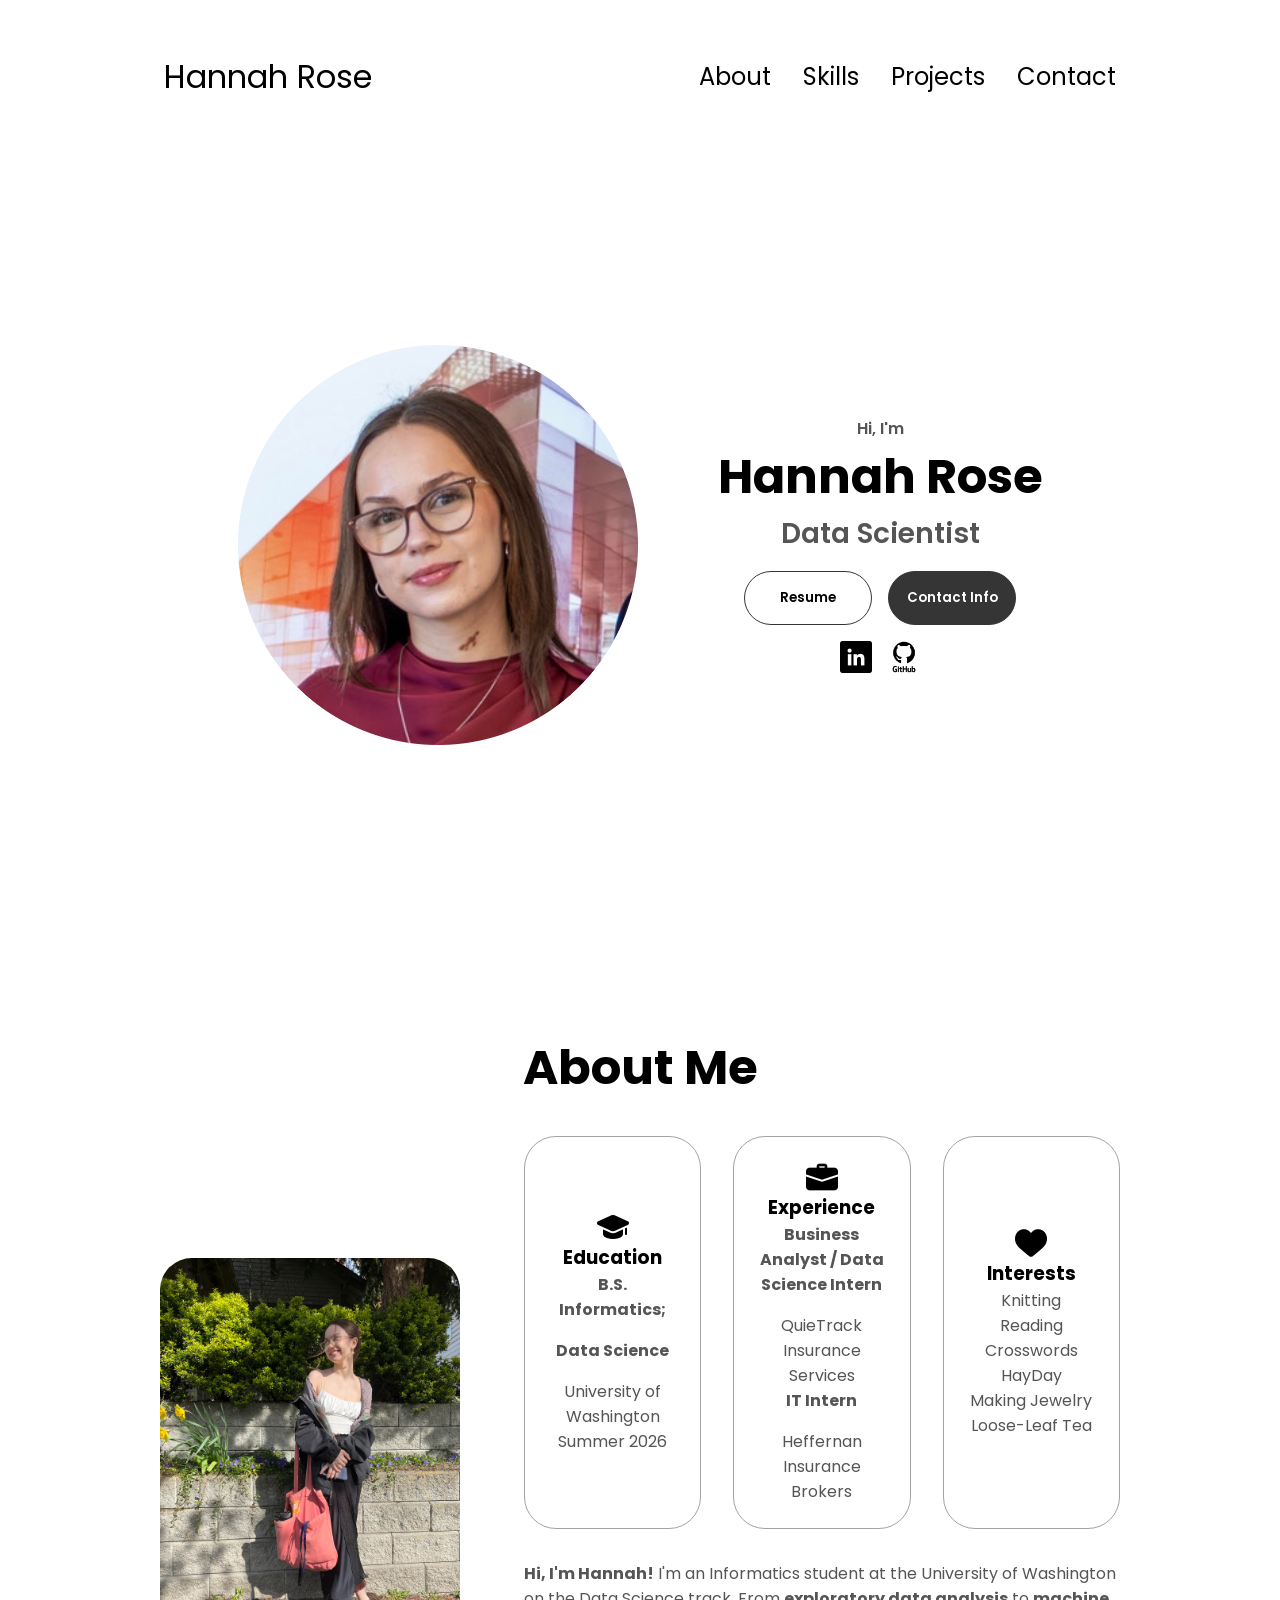
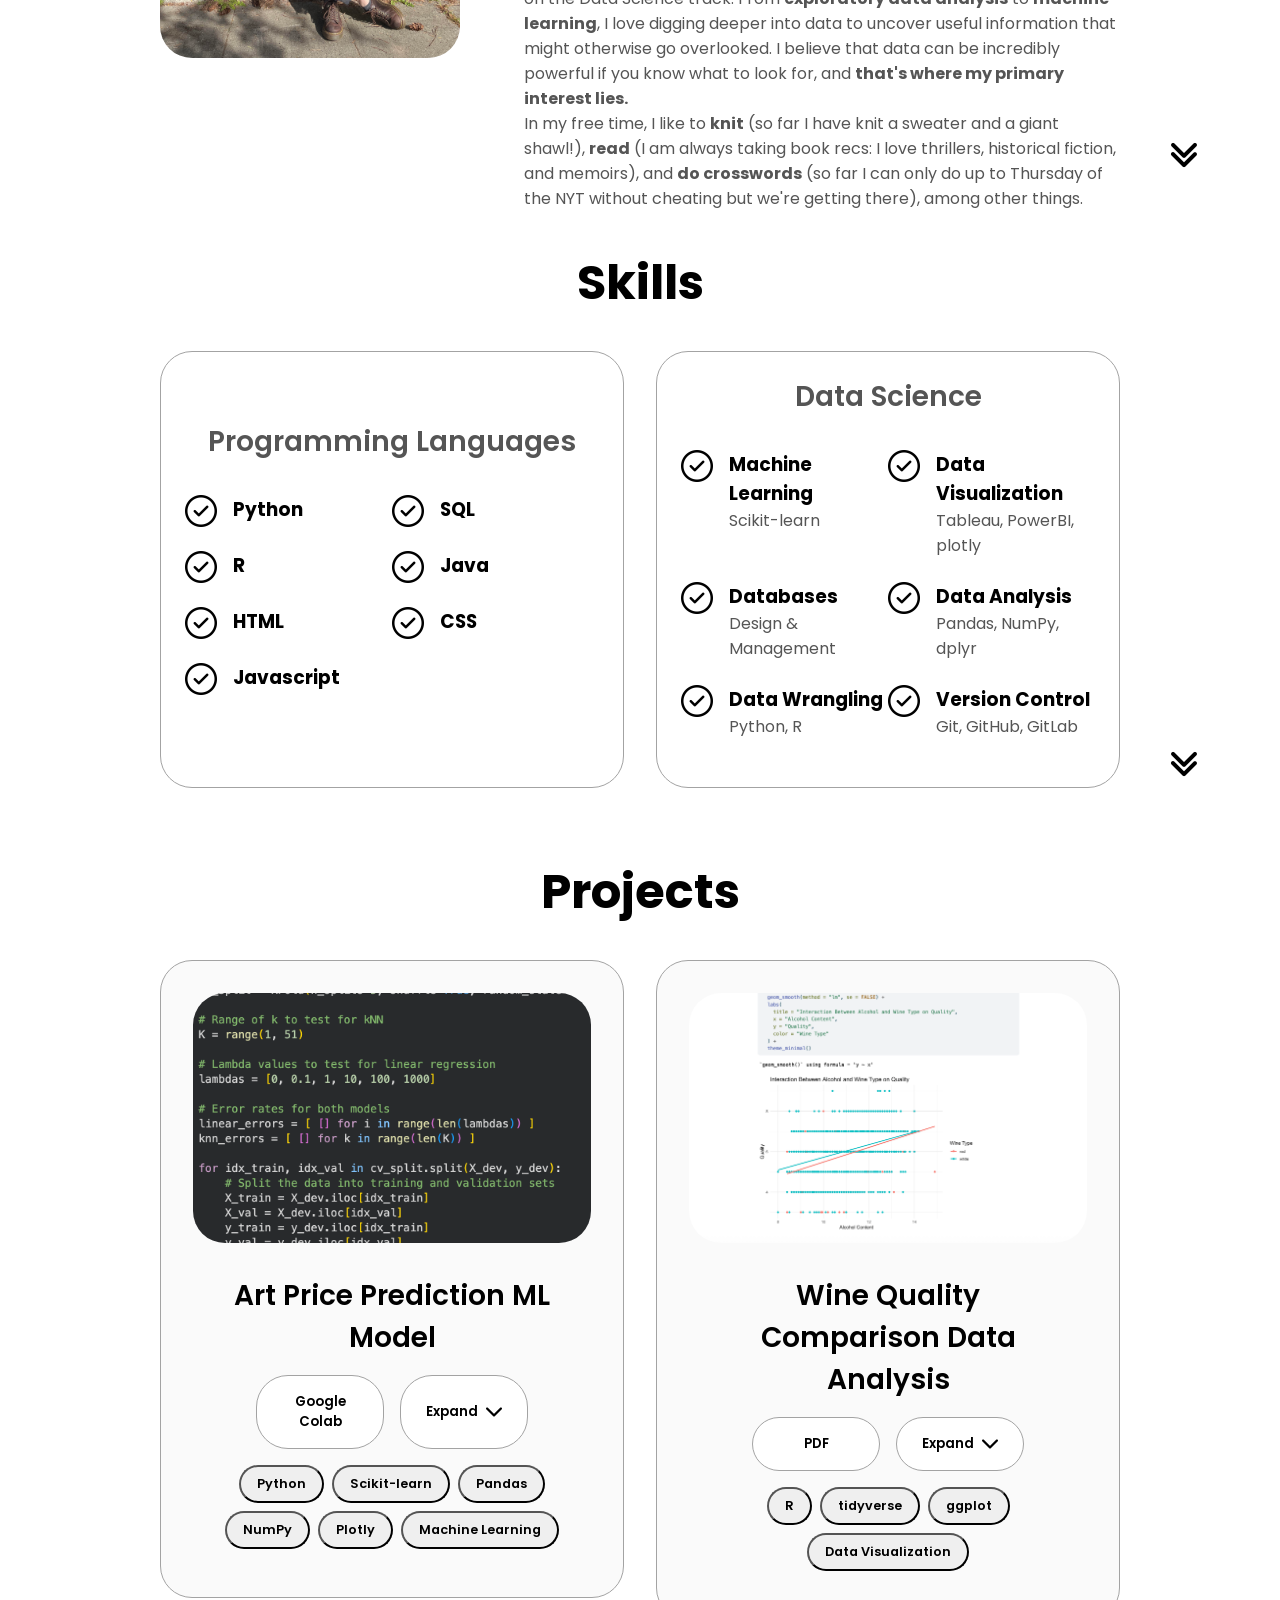
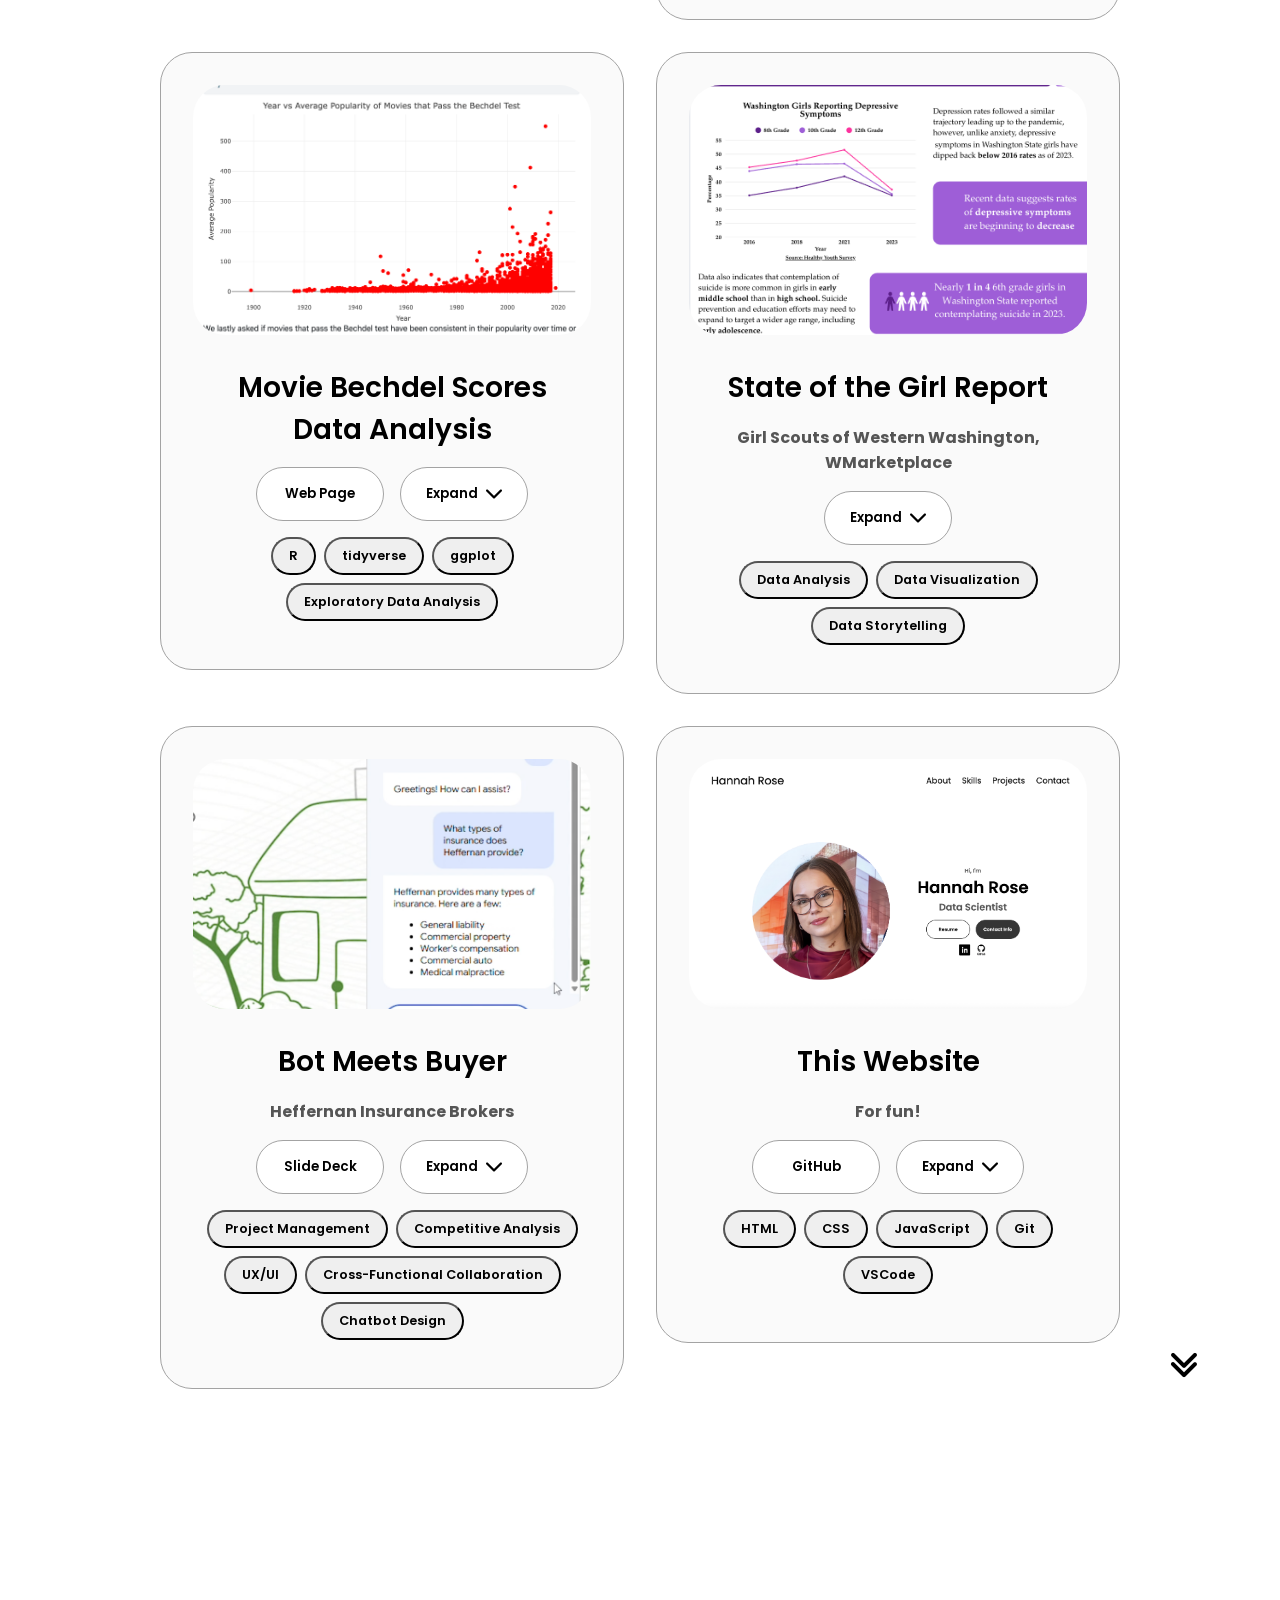
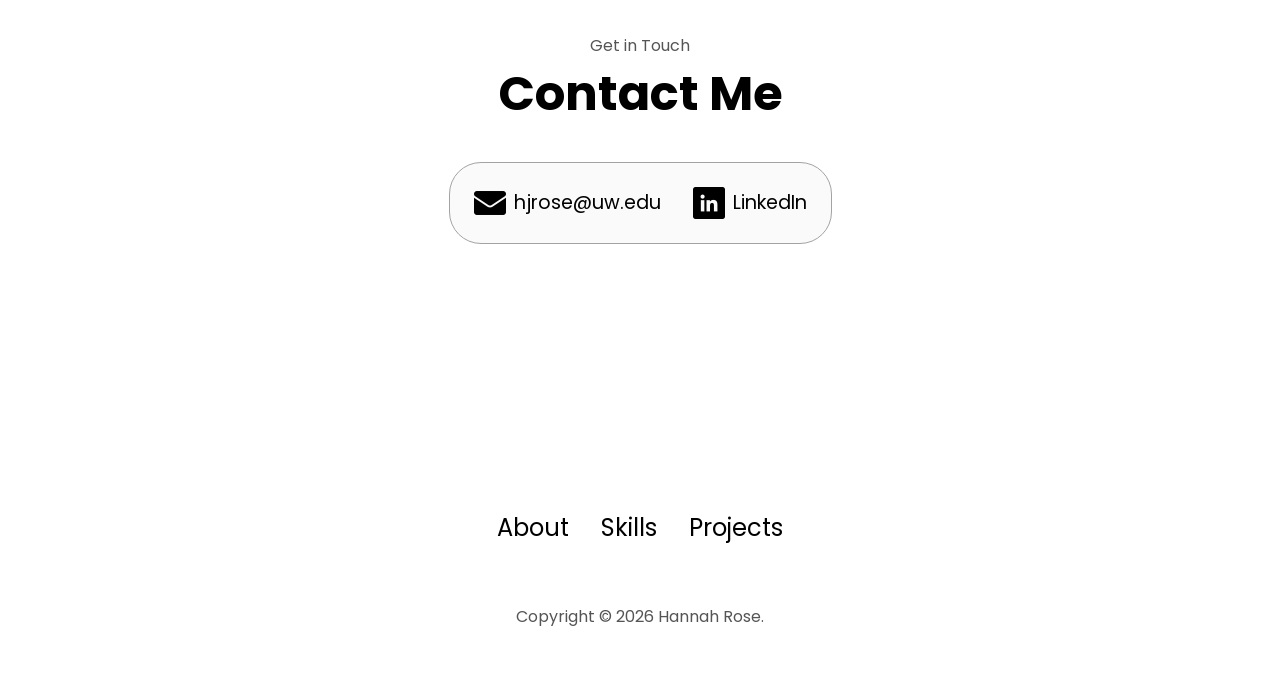
==== index.html @ 265bdf8e "resume upated" ====
<!DOCTYPE html>
<html lang="en">
<head>
    <title>Hannah Rose</title>
    <meta charset="UTF-8">
    <meta name="viewport" content="width=device-width, initial-scale=1.0">
    <link rel="stylesheet" href="css/style.css">
    <link rel="stylesheet" href="css/mediaqueries.css">
    <link rel="icon" type="image/x-icon" href="./assets/profile-pic.png">
</head>
<body>
  <nav id="desktop-nav">
      <div class="logo">Hannah Rose</div>
      <div>
          <ul class="nav-links">
              <li><a href="#about">About</a></li>
              <li><a href="#skills">Skills</a></li>
              <li><a href="#projects">Projects</a></li>
              <li><a href="#contact">Contact</a></li>
          </ul>
      </div>
  </nav>
  <nav id="hamburger-nav">
      <div class="logo">Hannah Rose</div>
      <div class="hamburger-menu">
      <div class="hamburger-icon" onclick="toggleMenu()">
        <span></span>
        <span></span>
        <span></span>
      </div>
      <div class="menu-links">
        <li><a href="#about" onclick="toggleMenu()">About</a></li>
        <li><a href="#experience" onclick="toggleMenu()">Experience</a></li>
        <li><a href="#projects" onclick="toggleMenu()">Projects</a></li>
        <li><a href="#contact" onclick="toggleMenu()">Contact</a></li>
      </div>
    </div>
  </nav>
  <section id="profile">
      <div class="section__pic-container">
          <img src="./assets/profile-pic.png" alt="Hannah Rose Profile Picture"/>
      </div>
      <div class="section__text">
          <p class="section__text__p1">Hi, I'm</p>
          <h1 class="title">Hannah Rose</h1>
          <p class="section__text__p2">Data Scientist</p>
          <div class="btn-container">
              <button class="btn btn-color-2" onclick="window.open('./assets/HannahRose_resume.pdf')">
                  Resume
              </button>
              <button class="btn btn-color-1" onclick="location.href='./#contact'">
                  Contact Info
              </button>
          </div>
          <div id="socials-container">
              <img src="./assets/linkedin.png" alt="LinkedIn logo"
              class="icon" onclick="window.open('https://www.linkedin.com/in/hannah-j-rose/', '_blank')"/>
              <img src="./assets/github.png" alt="GitHub logo"
              class="icon" onclick="location.href='https://www.github.com/hannahjanerose', '_blank'"/>
          </div> 
      </div>
      
  </section>
  <section id="about">
      <h1 class="title">About Me</h1>
      <div class="section-container">
          <div class="section__pic-container">
              <img src="./assets/personality-pic.jpg" alt="photo of white girl with brown hair, wearing a jacket, a white tank top, and a skirt, carrying a pink bag." class="about-pic"/>
          </div>
          <div class="about-details-container">
              <div class="about-containers">
                <div class="details-container">
                  <img src="./assets/graduation.png" alt="graduation cap icon" class="icon" />
                  <h3>Education</h3>
                  <p class="degree">B.S. Informatics;</p>
                  <p class="degree">Data Science<br /></p>
                  <p>University of Washington</p>
                  <p>Summer 2026</p>  
                </div>
                <div class="details-container">
                      <img src="./assets/suitcase.png" alt="suitcase icon" class="icon"/>
                      <h3>Experience</h3>
                      <p class="degree">Business Analyst / Data Science Intern</p>
                      <p>QuieTrack Insurance Services</p>
                      <p class="degree">IT Intern</p>
                      <p>Heffernan Insurance Brokers</p>
                  </div>
                  <div class="details-container">
                      <img src="./assets/heart.png" alt="heart icon" class="icon"/>
                      <h3>Interests</h3>
                      <p>Knitting</p>
                      <p>Reading</p>
                      <p>Crosswords</p>
                      <p>HayDay</p>
                      <p>Making Jewelry</p>
                      <p>Loose-Leaf Tea</p>
                      <p></p>
                  </div>
              </div>
              <div class="text-container">
                  <p>
                      <strong>Hi, I'm Hannah!</strong> I'm an Informatics student at the University of Washington on the Data Science track. From <strong>exploratory data analysis</strong> to <strong>machine learning</strong>, I love digging deeper into data to uncover useful information that might otherwise go overlooked. I believe that data can be incredibly powerful if you know what to look for, and <strong>that's where my primary interest lies.</strong>
                  </p>
                  <p>
                    In my free time, I like to <strong>knit</strong> (so far I have knit a sweater and a giant shawl!), <strong>read</strong> (I am always taking book recs: I love thrillers, historical fiction, and memoirs), and <strong>do crosswords</strong> (so far I can only do up to Thursday of the NYT without cheating but we're getting there), among other things.
                  </p>
              </div>
          </div>
      </div>
      <img src="./assets/arrow.png" alt="arrow icon" class="icon arrow" onclick="location.href='./#skills'">
  </section>
  <section id="skills">
    <h1 class="title">Skills</h1>
    <div class="skills-details-container">
      <div class="about-containers">
        <div class="details-container">
          <h2 class="skills-subtitle">Programming Languages</h2>
          <div class="article-container">
            <article>
              <img src="./assets/check-mark.png" alt="Check mark" class="icon" />
              <div>
                <h3>Python</h3>
              </div>
            </article>
            <article>
              <img src="./assets/check-mark.png" alt="Check mark" class="icon" />
              <div>
                <h3>SQL</h3>
              </div>
            </article>
            <article>
              <img src="./assets/check-mark.png" alt="Check mark" class="icon" />
              <div>
                <h3>R</h3>
              </div>
            </article>
            <article>
              <img src="./assets/check-mark.png" alt="Check mark" class="icon" />
              <div>
                <h3>Java</h3>
              </div>
            </article>
            <article>
              <img src="./assets/check-mark.png" alt="Check mark" class="icon" />
              <div>
                <h3>HTML</h3>
              </div>
            </article>
            <article>
              <img src="./assets/check-mark.png" alt="Check mark" class="icon" />
              <div>
                <h3>CSS</h3>
              </div>
            </article>
            <article>
              <img src="./assets/check-mark.png" alt="Check mark" class="icon" />
              <div>
                <h3>Javascript</h3>
              </div>
            </article>
          </div>
        </div>
        <div class="details-container">
          <h2 class="skills-subtitle">Data Science</h2>
          <div class="article-container">
            <article>
              <img src="./assets/check-mark.png" alt="Check mark" class="icon" />
              <div>
                <h3>Machine Learning</h3>
                <p>Scikit-learn</p>
              </div>
            </article>
            <article>
              <img src="./assets/check-mark.png" alt="Check mark" class="icon" />
              <div>
                <h3>Data Visualization</h3>
                <p>Tableau, PowerBI, plotly</p>
              </div>
            </article>
            <article>
              <img src="./assets/check-mark.png" alt="Check mark" class="icon" />
              <div>
                <h3>Databases</h3>
                <p>Design & Management</p>
              </div>
            </article>
            <article>
              <img src="./assets/check-mark.png" alt="Check mark" class="icon" />
              <div>
                <h3>Data Analysis</h3>
                <p>Pandas, NumPy, dplyr</p>
              </div>
            </article>
            <article>
              <img src="./assets/check-mark.png" alt="Check mark" class="icon" />
              <div>
                <h3>Data Wrangling</h3>
                <p>Python, R</p>
              </div>
            </article>
            <article>
              <img src="./assets/check-mark.png" alt="Check mark" class="icon" />
              <div>
                <h3>Version Control</h3>
                <p>Git, GitHub, GitLab</p>
              </div>
            </article>
          </div>
        </div>
      </div>
    </div>
    <img src="./assets/arrow.png" alt="Arrow icon" class="icon arrow" onclick="location.href='./#projects'" />
  </section>
  <section id="projects">
    <h1 class="title">Projects</h1>
    <div class="skills-details-container">
      <div class="about-containers">
        <div class="details-container color-container">
          <div class="article-container">
            <img src="./assets/Colab.png" alt="Google Colab Screenshot" class="project-img"/>
          </div>
          <h2 class="skills-subtitle project-title">Art Price Prediction ML Model</h2>
          <div class="btn-container">
            <button class="btn btn-color-2 project-btn" onclick="window.open('https://colab.research.google.com/drive/1Jcdwm56y_BW7TEd4QZkJyex1OiayGRss?usp=sharing', '_blank')">Google Colab</button>
            <button class="btn btn-color-2 project-btn" onclick="toggleDescription(this)">
              <span class="btn-text">Expand</span>
              <img src="./assets/down-arrow.png" alt="arrow" class="btn-icon" />
            </button>
          </div>
          <p class="project-description">Using Scikit-learn, pandas, and NumPy, I created a machine learning model to predict the prices of art pieces based on a variety of factors including subject, style, medium, and mood from tabular data. I performed K-Fold Cross-Validation to select between a k-Nearest-Neighbors and Ridge Regression model. I used MSE, MAE, and MRE to evaluated the final model's prediction accuracy and determine whether the model tended to over- or under-predict art prices. I also created visualizations using Plotly, evaluating how the model performed on different price ranges and art styles.</p>
          <div class="btn-container project-skills">
            <button class="btn btn-color-3 project-skills-btn">Python</button>
            <button class="btn btn-color-3 project-skills-btn">Scikit-learn</button>
            <button class="btn btn-color-3 project-skills-btn">Pandas</button>
            <button class="btn btn-color-3 project-skills-btn">NumPy</button>
            <button class="btn btn-color-3 project-skills-btn">Plotly</button>
            <button class="btn btn-color-3 project-skills-btn">Machine Learning</button>
          </div>
        </div>
        <div class="details-container color-container">
          <div class="article-container">
            <img src="./assets/wine4.png"
              alt="Screenshot of a Quarto report investigating the relationship between Alcohol Content and Wine Type on Quality"
              class="project-img" />
          </div>
          <h2 class="skills-subtitle project-title">Wine Quality Comparison Data Analysis</h2>
          <div class="btn-container">
            <button class="btn btn-color-2 project-btn" onclick="window.open('./assets/wine_quality.PDF')">PDF</button>
            <button class="btn btn-color-2 project-btn" onclick="toggleDescription(this)">
              <span class="btn-text">Expand</span>
              <img src="./assets/down-arrow.png" alt="arrow" class="btn-icon" />
            </button>
          </div>
          <p class="project-description">For this project, I used Tidyverse in R to investigate the relationship between alcohol content, wine type, and wine quality ratings using a dataset from the UCI Machine Learning Repository. I prepared and joined separate datasets for red and white wines and performed an exploratory data analysis with scatterplots and boxplots. For my analysis, I fitted a simple linear regression model to model the relationship between alcohol content and quality for red wine, and a multiple linear regression model to determine if the impact of alcohol content depended on the type of wine. I then calculated a 95% confidence interval to quantify the relationship. The results revealed a statistically significant correlation between alcohol content and wine quality for both wine types.</p>
          <div class="btn-container project-skills">
            <button class="btn btn-color-3 project-skills-btn">R</button>
            <button class="btn btn-color-3 project-skills-btn">tidyverse</button>
            <button class="btn btn-color-3 project-skills-btn">ggplot</button>
            <button class="btn btn-color-3 project-skills-btn">Data Visualization</button>
          </div>
        </div>
        <div class="details-container color-container">
          <div class="article-container">
            <img src="./assets/Bechdel6.png" alt="Screenshot of a graph showing the relationship between year and average popularity of movies that passed the Bechdel test" class="project-img" />
          </div>
          <h2 class="skills-subtitle project-title">Movie Bechdel Scores Data Analysis</h2>
          <div class="btn-container">
            <button class="btn btn-color-2 project-btn" onclick="window.open('./assets/Bechdel.html')">Web Page</button>
            <button class="btn btn-color-2 project-btn" onclick="toggleDescription(this)">
              <span class="btn-text">Expand</span>
              <img src="./assets/down-arrow.png" alt="arrow" class="btn-icon" />
            </button>
          </div>
          <p class="project-description">The Bechdel Test, coined by artist Alison Bechdel, is a popular measure of gender representation in movies and other media. To fully pass the test, a work must meet three criteria: It must have at least two named women characters, the women must talk to each other at least once, and their conversation must be about something other than a man. There are a surprising number of movies that actually don't pass the Bechdel test (including the Lord of the Rings trilogy, Avatar, Finding Nemo, and the Princess Bride, to name a few). I was curious how the number of movies that pass this test may have changed over time and whether it impacted movie popularity, so I performed an exploratory data analysis in R, joining two datasets: one with over 200K Letterboxd reviews, and another with a list of movies passing the Bechdel Test. The analysis revealed a dramatic increase in movies that pass the Bechdel Test over time, although there did not appear to be a significant correlation between Bechdel Test scores and movie popularity.</p>
          <div class="btn-container project-skills">
            <button class="btn btn-color-3 project-skills-btn">R</button>
            <button class="btn btn-color-3 project-skills-btn">tidyverse</button>
            <button class="btn btn-color-3 project-skills-btn">ggplot</button>
            <button class="btn btn-color-3 project-skills-btn">Exploratory Data Analysis</button>
          </div>
        </div>
        <div class="details-container color-container">
          <div class="article-container">
            <img src="./assets/GSWW7.png" alt="Screenshot of data report on Washington State girls' mental health" class="project-img" />
          </div>
        
          <h2 class="skills-subtitle project-title">State of the Girl Report</h2>
          <p class="degree">Girl Scouts of Western Washington, WMarketplace</p>
          <div class="btn-container">
            <button class="btn btn-color-2 project-btn" onclick="toggleDescription(this)">
              <span class="btn-text">Expand</span>
              <img src="./assets/down-arrow.png" alt="arrow" class="btn-icon" />
            </button>
          </div>
          <p class="project-description">For my capstone, I'm working in a team of five to create the first Washington State of the Girl Report, sponsored by the Girl Scouts of Western Washington and WMarketplace. Our goal is to provide an overview of what girls need most in Washington state in order to guide policy, funding, and programming decisions. So far, our team has performed a comprehensive data review, researching how girls are doing in five main categories: physical health, emotional health, social wellness, academic and career readiness, and safety. We're currently in the process of creating our comprehensive data report to be distributed statewide and iterating on our product to ensure we're capturing the most important issues girls are facing today.</p>
          <div class="btn-container project-skills">
            <button class="btn btn-color-3 project-skills-btn">Data Analysis</button>
            <button class="btn btn-color-3 project-skills-btn">Data Visualization</button>
            <button class="btn btn-color-3 project-skills-btn">Data Storytelling</button>
          </div>
        </div>
        <div class="details-container color-container">
          <div class="article-container">
            <img src="./assets/Bot.png" alt="Screenshot of data report on Washington State girls' mental health"
              class="project-img" />
          </div>
        
          <h2 class="skills-subtitle project-title">Bot Meets Buyer</h2>
          <p class="degree">Heffernan Insurance Brokers</p>
          <div class="btn-container">
            <button class="btn btn-color-2 project-btn" onclick="window.open('./assets/bot-meets-buyer.pdf')">Slide Deck</button>
            <button class="btn btn-color-2 project-btn" onclick="toggleDescription(this)">
              <span class="btn-text">Expand</span>
              <img src="./assets/down-arrow.png" alt="arrow" class="btn-icon" />
            </button>
          </div>
          <p class="project-description">During my internship with Heffernan Insurance Brokers, I led a four-person group in designing and piloting a custom customer support chatbot to their company website using Google DialogFlow. I performed a competitive analysis on several chatbot platforms, evaluated client use cases, and designed and developed the chatbot based on stakeholder requirements. As project manager, I coordinated team meetings, ensured deliverables were completed on time, led the development process, and presented our result and recommendations for rollout to company executies.</p>
          <div class="btn-container project-skills">
            <button class="btn btn-color-3 project-skills-btn">Project Management</button>
            <button class="btn btn-color-3 project-skills-btn">Competitive Analysis</button>
            <button class="btn btn-color-3 project-skills-btn">UX/UI</button>
            <button class="btn btn-color-3 project-skills-btn">Cross-Functional Collaboration</button>
            <button class="btn btn-color-3 project-skills-btn">Chatbot Design</button>
          </div>
        </div>
        <!-- <div class="details-container color-container">
          <div class="article-container">
            <img src="./assets/project3.png" alt="project 3" class="project-img" />
          </div>
        
          <h2 class="skills-subtitle project-title">Cost of Living Data Dashboard (In Progress)</h2>
          <div class="btn-container">
            <button class="btn btn-color-2 project-btn" onclick="location.href='url'">GitHub</button>
            <button class="btn btn-color-2 project-btn" onclick="toggleDescription(this)">Learn More</button>
          </div>
          <p class="project-description">Lorem ipsum dolor sit, amet consectetur adipisicing elit. Nemo totam rem neque similique eligendi repellat quisquam placeat enim voluptatem a saepe soluta, ipsa officiis pariatur perferendis, cupiditate ea nostrum deserunt.</p>
          <div class="btn-container project-skills">
            <button class="btn btn-color-3 project-skills-btn">GSheets</button>
            <button class="btn btn-color-3 project-skills-btn">Tableau</button>
            <button class="btn btn-color-3 project-skills-btn">Data Visualization</button>
          </div>
        </div> -->
        <div class="details-container color-container">
          <div class="article-container">
            <img src="./assets/Website.png" alt="Screenshot of the landing page of this website" class="project-img" />
          </div>
          <h2 class="skills-subtitle project-title">This Website</h2>
          <p class="degree">For fun!</p>
          <div class="btn-container">
            <button class="btn btn-color-2 project-btn" onclick="location.href='url'">GitHub</button>
            <button class="btn btn-color-2 project-btn" onclick="toggleDescription(this)">
              <span class="btn-text">Expand</span>
              <img src="./assets/down-arrow.png" alt="arrow" class="btn-icon" />
            </button>
          </div>
          <p class="project-description">Woah, meta! <br> I figured it would be wayyyy cooler to be able to say that I built my portfolio website on my own than to be boring and use a website builder. I am definitely no web developer, but I was able to use the skills I gained from my Client Side Development class to build this portfolio website with some basic HTML, CSS, and JavaScript. I managed version control with GitHub and deployed the website using CloudFlare. In total, this only took me about 2 days! Not too shabby, if I say so myself.</p>
          <div class="btn-container project-skills">
            <button class="btn btn-color-3 project-skills-btn">HTML</button>
            <button class="btn btn-color-3 project-skills-btn">CSS</button>
            <button class="btn btn-color-3 project-skills-btn">JavaScript</button>
            <button class="btn btn-color-3 project-skills-btn">Git</button>
            <button class="btn btn-color-3 project-skills-btn">VSCode</button>
          </div>
        </div>
      </div>
    </div>
    <img src="./assets/arrow.png" alt="Arrow icon" class="icon arrow" onclick="location.href='./#contact'" />
  </section>
  <section id="contact">
    <p class="section__text__p1">Get in Touch</p>
    <h1 class="title">Contact Me</h1>
    <div class="contact-info-upper-container">
      <div class="contact-info-container">
        <img src="./assets/email.png" alt="Email icon" class="icon contact-icon" />
        <p><a href="mailto:hjrose@uw.edu">hjrose@uw.edu</a></p>
      </div>
      <div class="contact-info-container">
        <img src="./assets/linkedin.png" alt="linkedin icon" class="icon contact-icon" />
        <p><a href="https://www.linkedin.com/in/hannah-j-rose/">LinkedIn</a></p>
      </div>
    </div>
  </section>
  <footer>
    <nav>
      <div class="nav-links-container">
        <ul class="nav-links">
          <li><a href="#about">About</a></li>
          <li><a href="#skills">Skills</a></li>
          <li><a href="#projects">Projects</a></li>
        </ul>
      </div>
    </nav>
    <p>Copyright &#169; 2026 Hannah Rose.</p>
  </footer>
    <script src="script.js"></script>
</body>
</html>
---- css/style.css ----
/* general styling stuff */
@import url('https://fonts.googleapis.com/css2?family=Poppins:wght@400;500;600&display=swap');

* {
    margin: 0;
    padding: 0;
}

body {
    font-family: 'Poppins', 'sans-serif';
}

html {
    scroll-behavior: smooth;
}

p {
    color: rgb(85, 85, 85);
}

/* transition */
a, .btn {
    transition: all 300ms ease;
    font-family: 'Poppins', 'sans-serif';
}

/* desktop nav */
nav, .nav-links {
    display: flex;
}

nav {
    justify-content: space-around;
    align-items: center;
    height: 17vh;
}

.nav-links {
    gap: 2rem;
    list-style: none;
    font-size: 1.5rem;
}

a {
    color: black;
    text-decoration: none;
    text-decoration-color: white;
}

a:hover {
    color: grey;
    text-decoration: underline;
    text-underline-offset: 1rem;
    text-decoration-color: rgb(181, 181, 181);
}

.logo {
    font-size: 2rem;
}

.logo:hover {
    cursor: default;
}

/* hamburger menu */
#hamburger-nav {
  display: none;
}

.hamburger-menu {
  position: relative;
  display: inline-block;
}

.hamburger-icon {
  display: flex;
  flex-direction: column;
  justify-content: space-between;
  height: 24px;
  width: 30px;
  cursor: pointer;
}

.hamburger-icon span {
  width: 100%;
  height: 2px;
  background-color: black;
  transition: all 300ms ease-in-out;
}

.menu-links {
  position: absolute;
  top: 100%;
  right: 0;
  background-color: white;
  width: fit-content;
  max-height: 0;
  overflow: hidden;
  transition: all 300ms ease-in-out;
}

.menu-links a {
  display: block;
  padding: 10px;
  text-align: center;
  font-size: 1.5rem;
  color: black;
  text-decoration: none;
  transition: all 300ms ease-in-out;
}

.menu-links li {
  list-style: none;
}

.menu-links.open {
  max-height: 300px;
}

.hamburger-icon.open span:first-child {
  transform: rotate(45deg) translate(10px, 5px);
}

.hamburger-icon.open span:nth-child(2) {
  opacity: 0;
}

.hamburger-icon.open span:last-child {
  transform: rotate(-45deg) translate(10px, -5px);
}

.hamburger-icon span:first-child {
  transform: none;
}

.hamburger-icon span:first-child {
  opacity: 1;
}

.hamburger-icon span:first-child {
  transform: none;
}

/* sections */
section {
    padding-top: 4vh;
    height: auto;;
    margin: 0 10rem;
    box-sizing: border-box;
    min-height: fit-content;
}

.section-container {
    display: flex;
}

/* profile section */
#profile {
    display: flex;
    justify-content: center;
    gap: 5rem;
    height: 80vh;
}

.section__pic-container {
    display: flex;
    height: 400px; /*switch to vh?*/
    width: 400px;
    margin: auto 0;
}

.section__text {
    align-self: center;
    text-align: center;
}

.section__text p {
    font-weight: 600;
}

.section__text__p1 {
    text-align: center;
}

.section__text__p2 {
    font-size: 1.75rem;
    margin-bottom: 1rem;
}

.title {
    font-size: 3rem;
    text-align: center;
}

#socials-container {
    display: flex;
    justify-content: center;
    margin-top: 1rem;
    gap: 1rem;
}

/* icons */
.icon {
    cursor: pointer;
    height: 2rem;
}

/* buttons */
.btn-container {
    display: flex;
    justify-content: center;
    gap: 1rem;
    margin-bottom: 1rem;
}

.btn {
    font-weight: 600;
    transition: all 300ms ease;
    padding: 1rem;
    width: 8rem;
    border-radius: 2rem;

}

.btn-color-1,
.btn-color-2 {
    border: rgb(53, 53, 53) 0.1rem solid;
}

.btn-color-1:hover,
.btn-color-2:hover {
    cursor: pointer;
}

.btn-color-1,
.btn-color-2:hover {
    background: rgb(53, 53, 53);
    color: white;
}

.btn-color-1:hover {
    background: rgb(0, 0, 0);
}

.btn-color-2 {
    background: none;
}

.btn-color-2:hover {
    border: rgb(255, 255, 255) 0.1rem solid;
}

.btn-color-3 {
    appearance: none;
    -webkit-appearance: none;
    pointer-events: none;
    user-select: none;
    cursor: default;
}

/* about section */
#about {
    position: relative;
}

.about-containers {
    display: flex;
    flex-wrap: wrap;
    gap: 2rem;
    margin-bottom: 2rem;
    margin-top: 2rem;
}

.about-details-container {
    justify-content: center;
    flex-direction: column;
}

.about-containers, .about-details-container {
    display: flex;
}

.about-pic {
    border-radius: 2rem;
}

.arrow {
    position: absolute;
    bottom: 2.5rem;
    right: -5rem;
}

.details-container {
    padding: 1.5rem;
    flex: 1;
    background: white;
    border-radius: 2rem;
    border: rgb(53, 53, 53) 0.1rem solid;
    border-color: rgb(163, 163, 163);
    text-align: center;
    display: flex;
    flex-direction: column;
    justify-content: center;
    align-items: center;
}

.details-container .degree {
    padding-bottom: 1rem;
}
.section-container {
    gap: 4rem;
    height: 80%
}

.section__pic-container {
    height: 400px;
    width: 400px;
    margin: auto 0;
}

.degree {
    font-weight: bold;
}

/* skills section */
#skills {
    position: relative;
}

.skills-subtitle {
    color: rgb(85, 85, 85);
    font-weight: 600;
    font-size: 1.75rem;
    margin-bottom: 2rem;
}

.skills-details-container {
    display: flex;
    justify-content: center;
    flex-direction: column;
}

#skills .article-container {
    display: flex;
    flex-direction: row;
    flex-wrap: wrap;
    justify-content: flex-start;
    gap: 0;
}

#skills article {
    display: flex;
    flex-direction: row;
    width: 50%;
    justify-content: flex-start;
    align-items: flex-start;
    gap: 1rem;
    margin-bottom: 1.5rem;
}

.article-container {
    display: flex;
    text-align: initial;
    flex-wrap: wrap;
    flex-direction: column;
    gap: 2.5rem;
    justify-content: space-around;
}

article {
    display: flex;
    width: 10rem;
    justify-content: space-around;
    gap: 0.5rem;
}

article .icon {
    cursor: default;
}

/* projects */
#projects {
    position: relative;
}

#projects .about-containers {
    display: flex;
    flex-wrap: wrap;
    justify-content: center;
    gap: 2rem;
}

#projects .details-container {
    display: flex;
    flex-direction: column;
    justify-content: space-between;
    flex: 1 1 350px;
    max-width: 450px;
    padding: 2rem;
}

#projects .article-container {
    justify-content: center;
    align-items: center;
    width: 100%;
    height: 250px;
    margin-bottom: 1rem;
    border-radius: 2rem;
    overflow: hidden;
}

.color-container {
    border-color: rgb(163, 163, 163);
    background: rgb(250, 250, 250);
}

.project-img {
    width: 100%;
    height: 100%;
    object-fit: cover;
    display: block;
}

.project-title {
    margin: 1rem;
    color: black;
}

.project-description {
    max-height: 0;
    opacity: 0;
    overflow: hidden;
    margin: 0;
    text-align: center;
    transition: all 300ms ease;
}

.project-description.show {
    max-height: 100vh;
    opacity: 1;
    margin: 1rem 0;
}

#projects .about-containers {
    align-items: flex-start;
}

.project-btn {
    color: black;
    background-color: white;
    border-color: rgb(163, 163, 163);
    display: flex;
    align-items: center;
    justify-content: center;
    gap: 0.5rem;
}

.project-btn:hover {
    background-color: rgb(245, 245, 245);
    border-color: rgb(163, 163, 163);
    color: black;
    cursor: pointer;
}

.project-skills {
    display: flex;
    flex-wrap: wrap;
    justify-content: center;
    gap: 0.5rem;
    margin-top: auto;
}

.project-skills-btn {
    width: auto;
    padding: 0.5rem 1rem;
    font-size: 0.8rem;
    cursor: default;
    
}

.btn-icon {
    width: 1rem;
    height: auto;
    transition: transform 300ms ease;
}

/* contact */
#contact {
    display: flex;
    justify-content: center;
    flex-direction: column;
    height: 70vh;
}

.contact-info-upper-container {
    display: flex;
    justify-content: center;
    border-radius: 2rem;
    border: rgb(53, 53, 53) 0.1rem solid;
    border-color: rgb(163, 163, 163);
    background: rgb(250, 250, 250);
    margin: 2rem auto;
    padding: 0.5rem;
}

.contact-info-container {
    display: flex;
    align-items: center;
    justify-content: center;
    gap: 0.5rem;
    margin: 1rem;
}

.contact-info-container p {
    font-size: larger;
}

.contact-icon {
    cursor: default;
}

/* footer */
footer {
    height: 26vh;
    margin: 0 1rem;
}

footer p {
    text-align: center;
}
---- css/mediaqueries.css ----
@media screen and (max-width: 1400px) {
    #profile {
        height: 83vh;
        margin-bottom: 6rem;
    }

    .about-containers {
        flex-wrap: wrap;
    }
}

@media screen and (max-width: 1200px) {
    #desktop-nav {
    display: none;
    }

    #hamburger-nav {
        display: flex;
    }

    #skills, .skills-details-container {
        margin-top: 2rem;
    }

    #profile, .section-container {
        display: block;
    }

    .arrow {
        display: none;
    }

    section, .section-container {
        height: fit-content;
    }

    section {
        margin: 0 5%;
    }

    .section__pic-container {
        display: flex;
        justify-content: center;
        width: 275px;
        height: 275px;
        margin: 0 auto 2rem;
    }

    .about-containers {
        margin-top: 0;
    }

}

@media screen and (max-width: 600px) {
    #contact, footer {
        height: 40vh;
    }

    #profile {
        height: 83vh;
        margin-bottom: 0;
    }

    article {
        font-size: 1rem;
    }

    footer nav {
        height: fit-content;
        margin-bottom: 2rem;
    }

    .about-containers, .contact-info-upper-container, .btn-container{
        flex-wrap: wrap;

    }

    #about h3 {
        font-size: 1rem;
    }
    
    about-details-containers about-container p,
    .about-details-container .text-container p {
        font-size: 0.75rem;
    }

    #about p {
        font-size: 0.8rem;
    }
    
    .contact-info-container {
        margin: 0;
    }

    .contact-info-container p, .nav-links li a {
        font-size: 1rem;
    }

    .skills-subtitle {
        font-size: 1.25rem;
    }

    .logo {
        font-size: 1.5rem;
    }

    .nav-links {
        flex-direction: column;
        gap: 0.25rem;
        text-align: center;
    }

    .section-pic-container {
        width: auto;
        height: 46vw;
        justify-content: center;
    }

    .section__text__p2 {
        font-size: 1.25rem;
    }

    .title {
        font-size: 2rem;
    }

    .text-container {
        text-align: justify;
    }
}
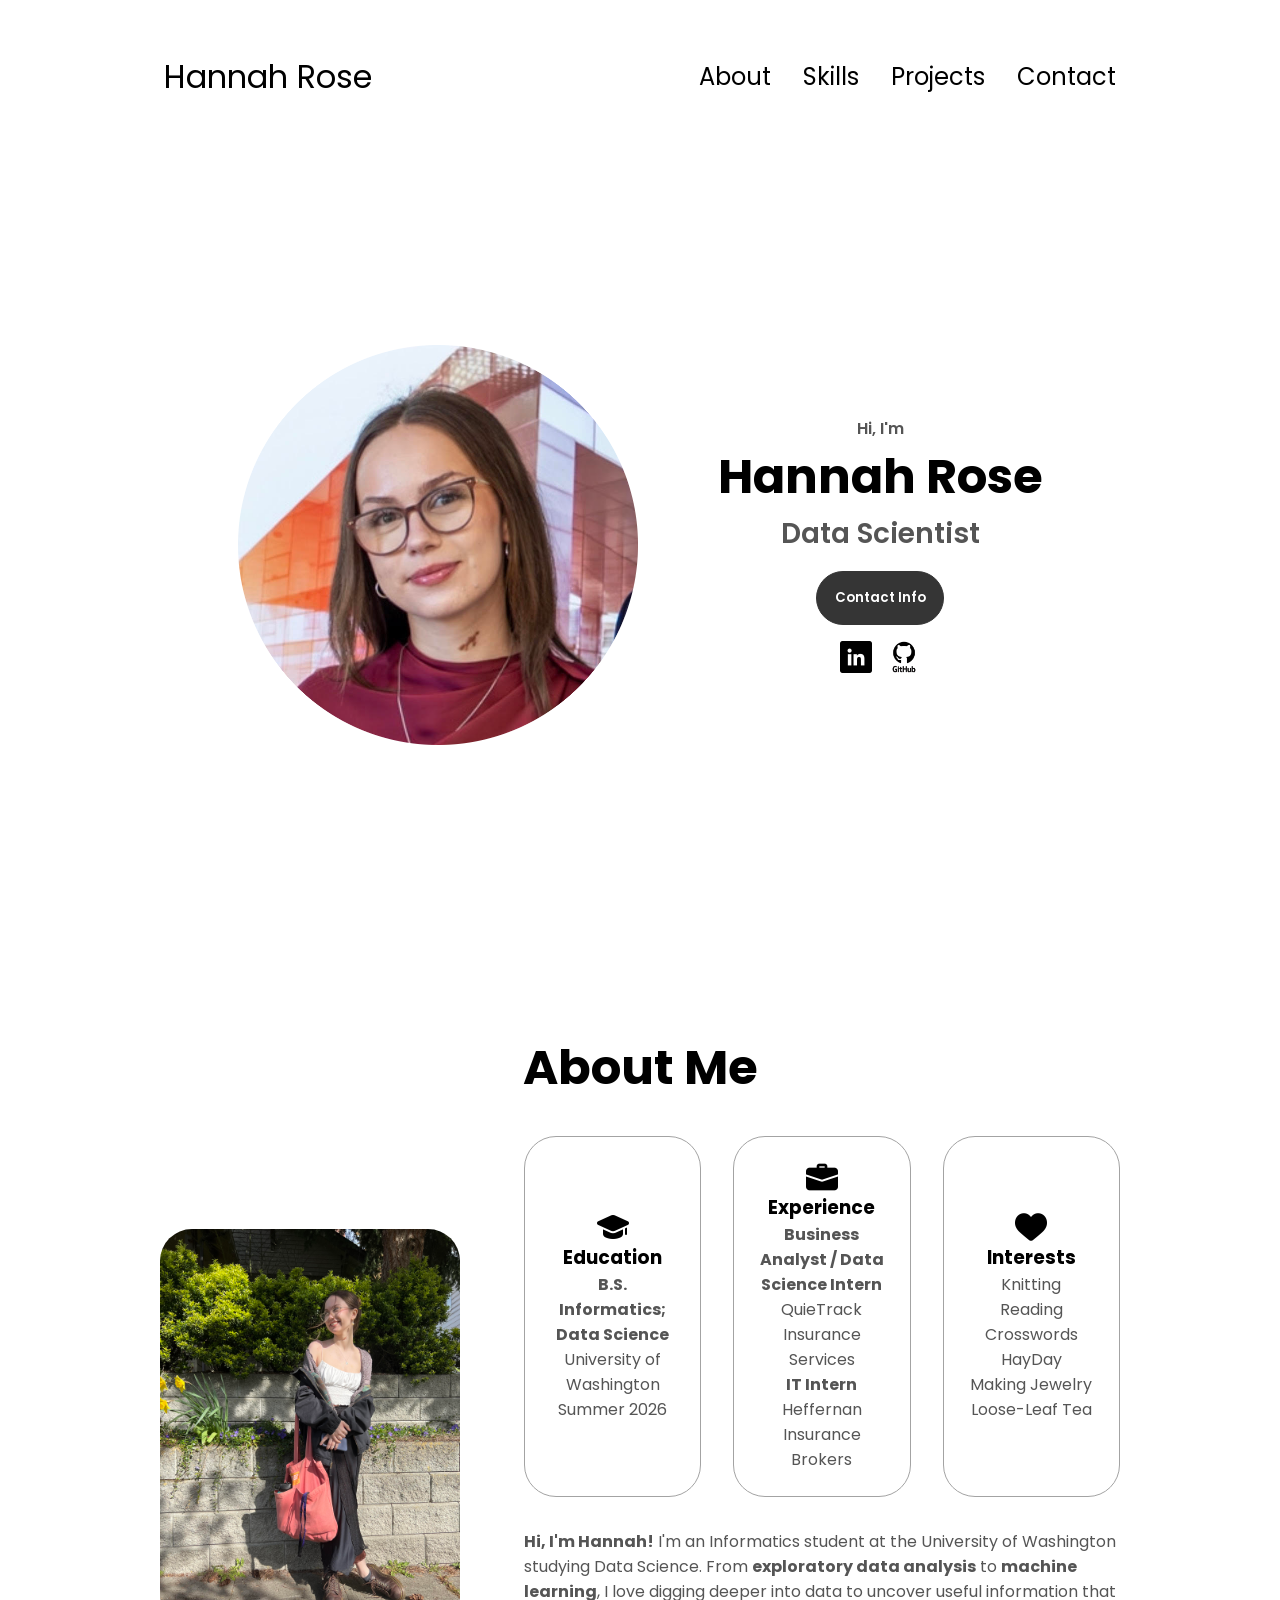
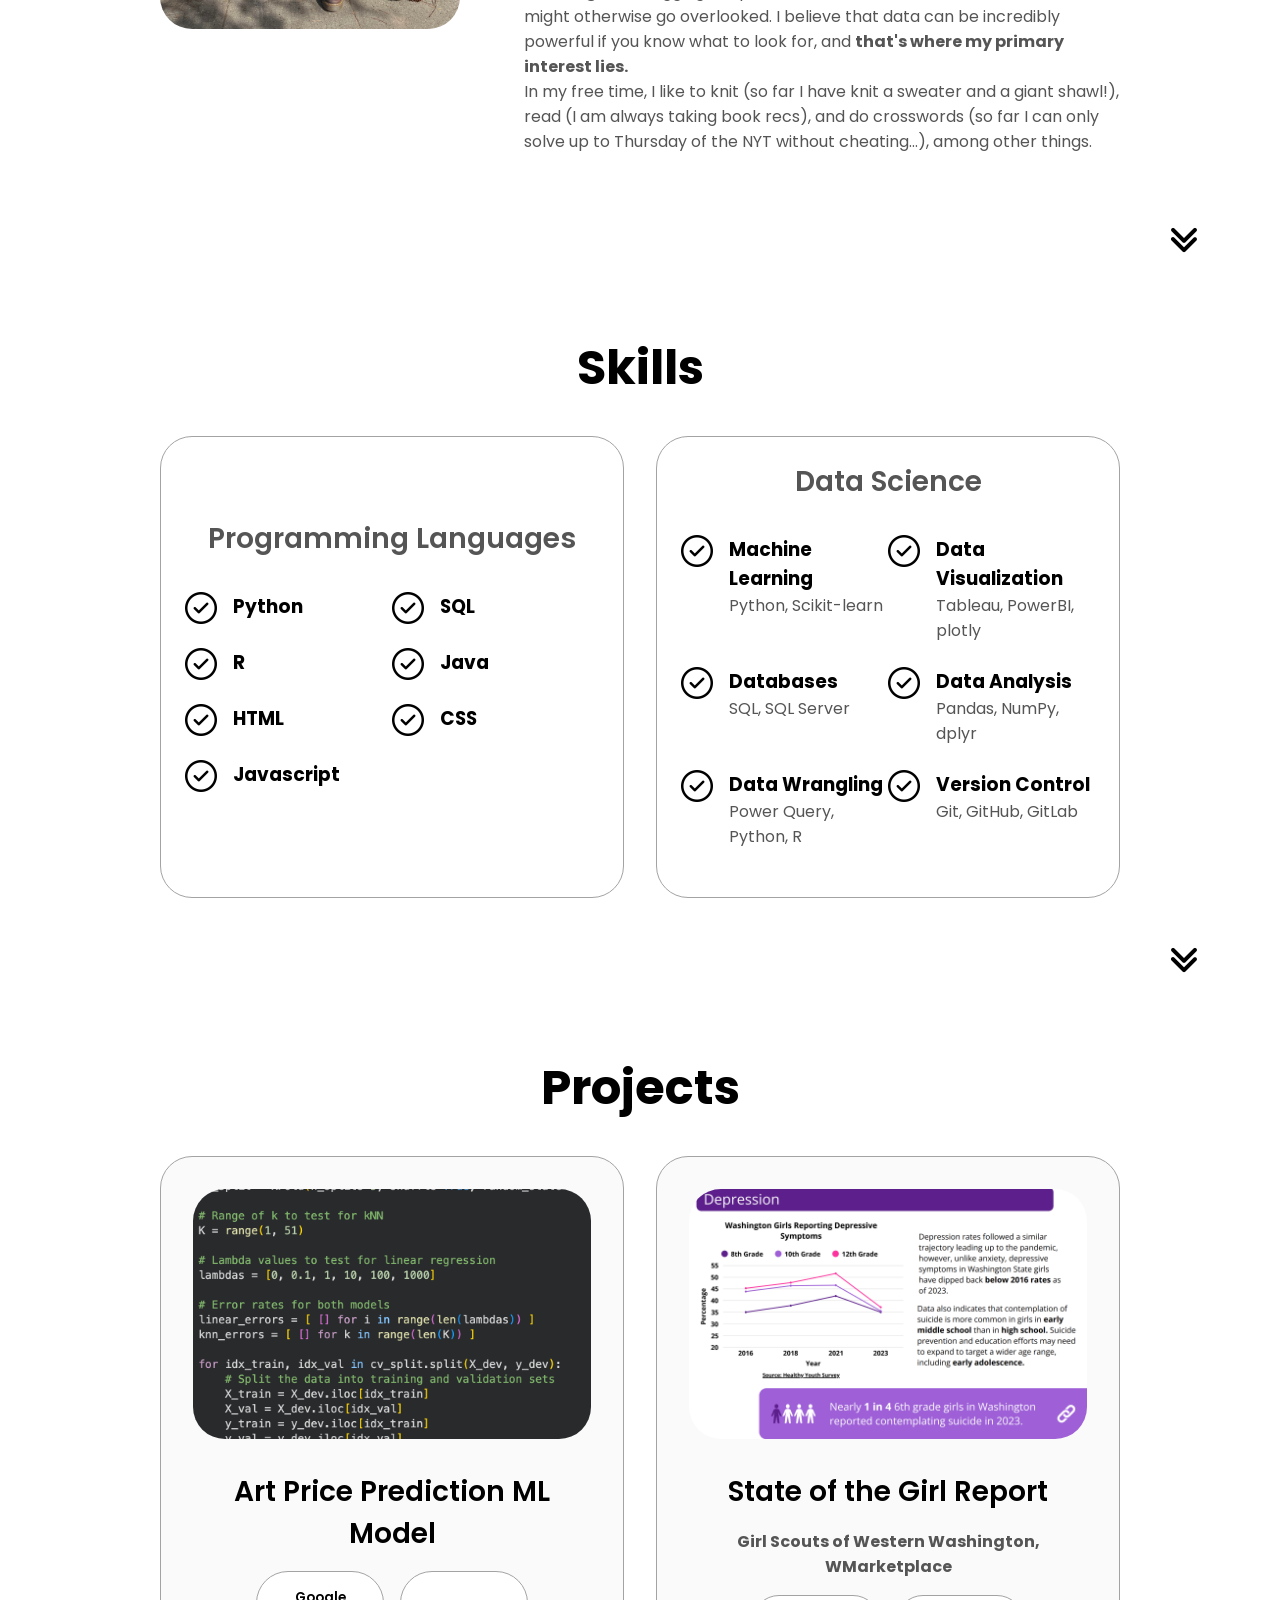
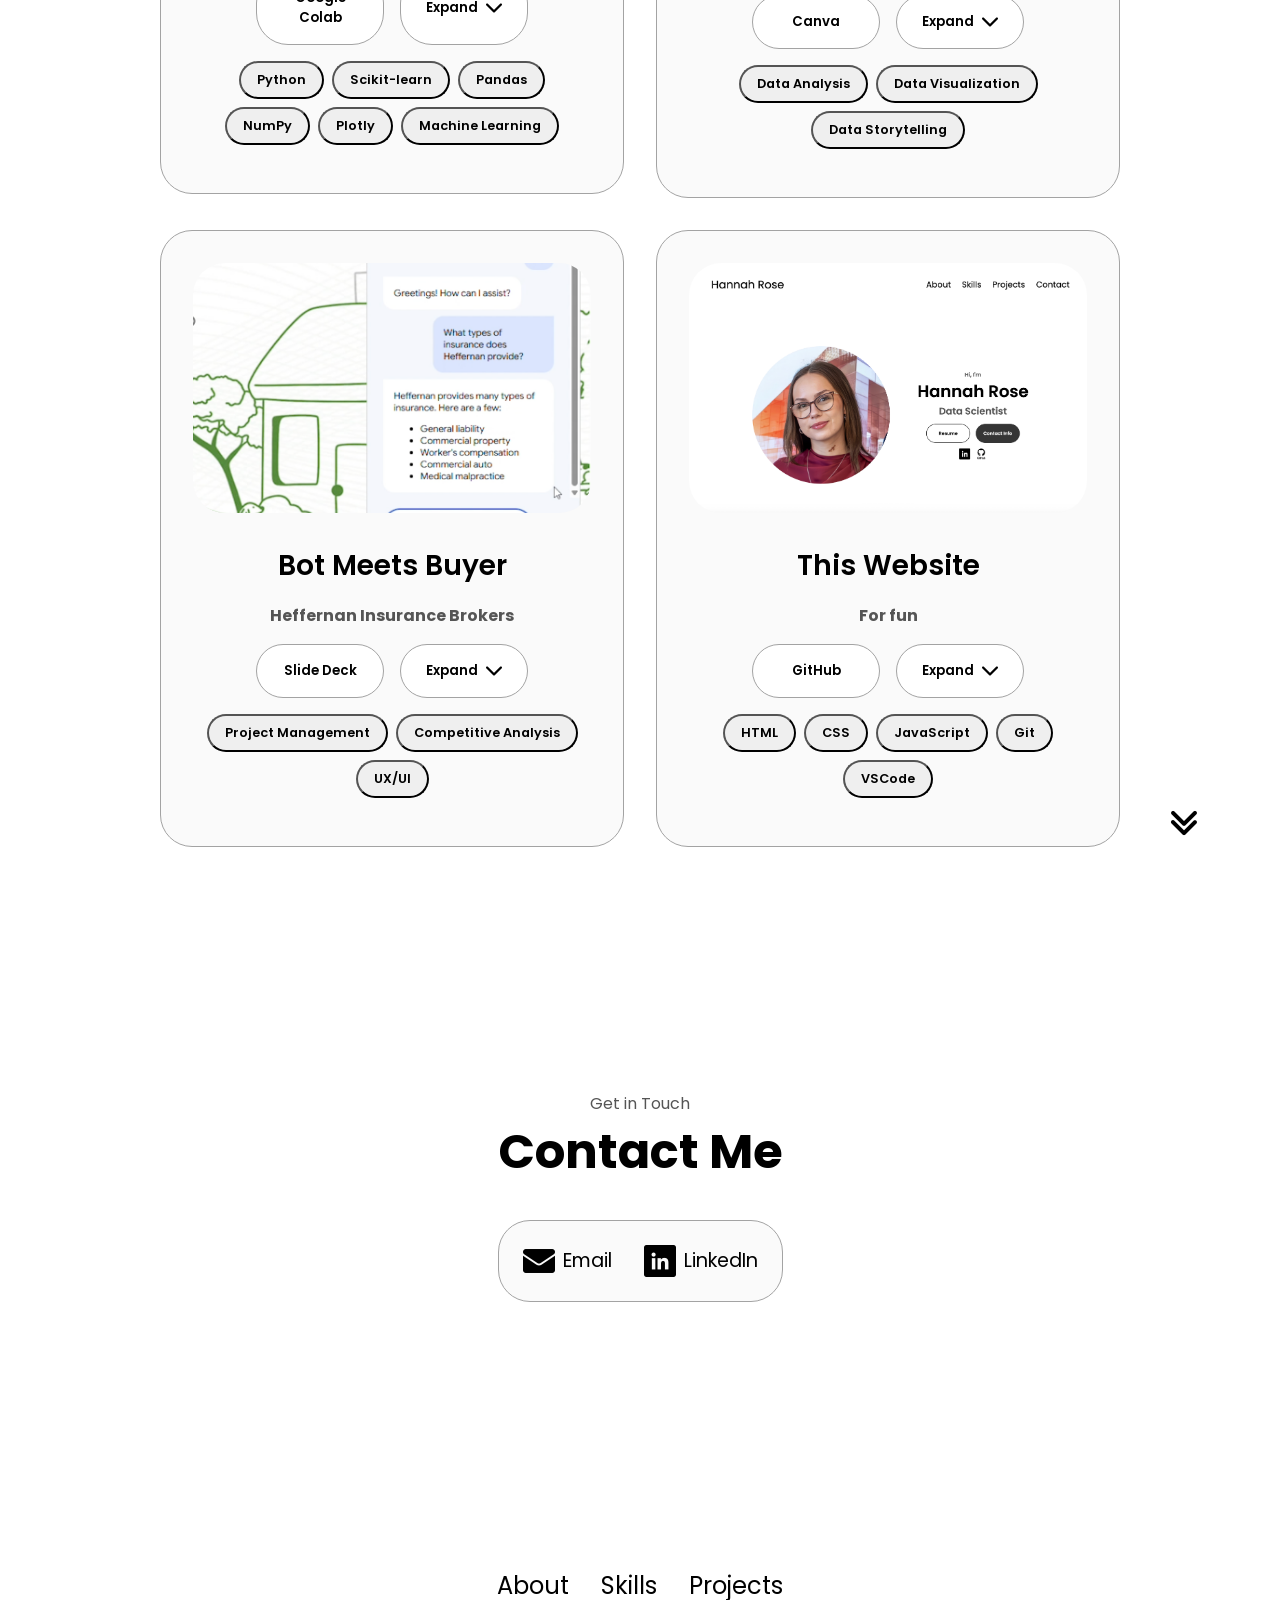
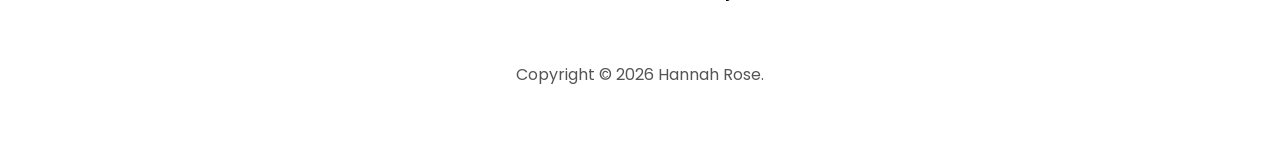
==== commit da094e39: "adjusted profile and about me, added to skills section, removed projects from projects section and a" ====
--- a/index.html
+++ b/index.html
@@ -45,9 +45,9 @@
           <h1 class="title">Hannah Rose</h1>
           <p class="section__text__p2">Data Scientist</p>
           <div class="btn-container">
-              <button class="btn btn-color-2" onclick="window.open('./assets/HannahRose_resume.pdf')">
+              <!-- <button class="btn btn-color-2" onclick="window.open('https://drive.google.com/file/d/1Pb4dK00Yo2m4ztWb9tSUeAshq2HtyjYI/view?usp=sharing', '_blank')">
                   Resume
-              </button>
+              </button> -->
               <button class="btn btn-color-1" onclick="location.href='./#contact'">
                   Contact Info
               </button>
@@ -65,7 +65,7 @@
       <h1 class="title">About Me</h1>
       <div class="section-container">
           <div class="section__pic-container">
-              <img src="./assets/personality-pic.jpg" alt="photo of white girl with brown hair, wearing a jacket, a white tank top, and a skirt, carrying a pink bag." class="about-pic"/>
+              <img src="./assets/personality-pic.jpg" alt="photo of white woman with brown hair, wearing a jacket, a white tank top, and a skirt, carrying a pink bag." class="about-pic"/>
           </div>
           <div class="about-details-container">
               <div class="about-containers">
@@ -99,10 +99,10 @@
               </div>
               <div class="text-container">
                   <p>
-                      <strong>Hi, I'm Hannah!</strong> I'm an Informatics student at the University of Washington on the Data Science track. From <strong>exploratory data analysis</strong> to <strong>machine learning</strong>, I love digging deeper into data to uncover useful information that might otherwise go overlooked. I believe that data can be incredibly powerful if you know what to look for, and <strong>that's where my primary interest lies.</strong>
+                      <strong>Hi, I'm Hannah!</strong> I'm an Informatics student at the University of Washington studying Data Science. From <strong>exploratory data analysis</strong> to <strong>machine learning</strong>, I love digging deeper into data to uncover useful information that might otherwise go overlooked. I believe that data can be incredibly powerful if you know what to look for, and <strong>that's where my primary interest lies.</strong>
                   </p>
                   <p>
-                    In my free time, I like to <strong>knit</strong> (so far I have knit a sweater and a giant shawl!), <strong>read</strong> (I am always taking book recs: I love thrillers, historical fiction, and memoirs), and <strong>do crosswords</strong> (so far I can only do up to Thursday of the NYT without cheating but we're getting there), among other things.
+                    In my free time, I like to knit (so far I have knit a sweater and a giant shawl!), read (I am always taking book recs), and do crosswords (so far I can only solve up to Thursday of the NYT without cheating...), among other things.
                   </p>
               </div>
           </div>
@@ -167,7 +167,7 @@
               <img src="./assets/check-mark.png" alt="Check mark" class="icon" />
               <div>
                 <h3>Machine Learning</h3>
-                <p>Scikit-learn</p>
+                <p>Python, Scikit-learn</p>
               </div>
             </article>
             <article>
@@ -181,7 +181,7 @@
               <img src="./assets/check-mark.png" alt="Check mark" class="icon" />
               <div>
                 <h3>Databases</h3>
-                <p>Design & Management</p>
+                <p>SQL, SQL Server</p>
               </div>
             </article>
             <article>
@@ -195,7 +195,7 @@
               <img src="./assets/check-mark.png" alt="Check mark" class="icon" />
               <div>
                 <h3>Data Wrangling</h3>
-                <p>Python, R</p>
+                <p>Power Query, Python, R</p>
               </div>
             </article>
             <article>
@@ -237,62 +237,22 @@
             <button class="btn btn-color-3 project-skills-btn">Machine Learning</button>
           </div>
         </div>
+        
         <div class="details-container color-container">
           <div class="article-container">
-            <img src="./assets/wine4.png"
-              alt="Screenshot of a Quarto report investigating the relationship between Alcohol Content and Wine Type on Quality"
-              class="project-img" />
-          </div>
-          <h2 class="skills-subtitle project-title">Wine Quality Comparison Data Analysis</h2>
-          <div class="btn-container">
-            <button class="btn btn-color-2 project-btn" onclick="window.open('./assets/wine_quality.PDF')">PDF</button>
+            <img src="./assets/GSWW.png" alt="Screenshot of data report on Washington State girls' mental health" class="project-img" />
+          </div>
+        
+          <h2 class="skills-subtitle project-title">State of the Girl Report</h2>
+          <p class="degree">Girl Scouts of Western Washington, WMarketplace</p>
+          <div class="btn-container">
+            <button class="btn btn-color-2 project-btn" onclick="window.open('https://canva.link/261jj41zdt0mjlv')">Canva</button>
             <button class="btn btn-color-2 project-btn" onclick="toggleDescription(this)">
               <span class="btn-text">Expand</span>
               <img src="./assets/down-arrow.png" alt="arrow" class="btn-icon" />
             </button>
           </div>
-          <p class="project-description">For this project, I used Tidyverse in R to investigate the relationship between alcohol content, wine type, and wine quality ratings using a dataset from the UCI Machine Learning Repository. I prepared and joined separate datasets for red and white wines and performed an exploratory data analysis with scatterplots and boxplots. For my analysis, I fitted a simple linear regression model to model the relationship between alcohol content and quality for red wine, and a multiple linear regression model to determine if the impact of alcohol content depended on the type of wine. I then calculated a 95% confidence interval to quantify the relationship. The results revealed a statistically significant correlation between alcohol content and wine quality for both wine types.</p>
-          <div class="btn-container project-skills">
-            <button class="btn btn-color-3 project-skills-btn">R</button>
-            <button class="btn btn-color-3 project-skills-btn">tidyverse</button>
-            <button class="btn btn-color-3 project-skills-btn">ggplot</button>
-            <button class="btn btn-color-3 project-skills-btn">Data Visualization</button>
-          </div>
-        </div>
-        <div class="details-container color-container">
-          <div class="article-container">
-            <img src="./assets/Bechdel6.png" alt="Screenshot of a graph showing the relationship between year and average popularity of movies that passed the Bechdel test" class="project-img" />
-          </div>
-          <h2 class="skills-subtitle project-title">Movie Bechdel Scores Data Analysis</h2>
-          <div class="btn-container">
-            <button class="btn btn-color-2 project-btn" onclick="window.open('./assets/Bechdel.html')">Web Page</button>
-            <button class="btn btn-color-2 project-btn" onclick="toggleDescription(this)">
-              <span class="btn-text">Expand</span>
-              <img src="./assets/down-arrow.png" alt="arrow" class="btn-icon" />
-            </button>
-          </div>
-          <p class="project-description">The Bechdel Test, coined by artist Alison Bechdel, is a popular measure of gender representation in movies and other media. To fully pass the test, a work must meet three criteria: It must have at least two named women characters, the women must talk to each other at least once, and their conversation must be about something other than a man. There are a surprising number of movies that actually don't pass the Bechdel test (including the Lord of the Rings trilogy, Avatar, Finding Nemo, and the Princess Bride, to name a few). I was curious how the number of movies that pass this test may have changed over time and whether it impacted movie popularity, so I performed an exploratory data analysis in R, joining two datasets: one with over 200K Letterboxd reviews, and another with a list of movies passing the Bechdel Test. The analysis revealed a dramatic increase in movies that pass the Bechdel Test over time, although there did not appear to be a significant correlation between Bechdel Test scores and movie popularity.</p>
-          <div class="btn-container project-skills">
-            <button class="btn btn-color-3 project-skills-btn">R</button>
-            <button class="btn btn-color-3 project-skills-btn">tidyverse</button>
-            <button class="btn btn-color-3 project-skills-btn">ggplot</button>
-            <button class="btn btn-color-3 project-skills-btn">Exploratory Data Analysis</button>
-          </div>
-        </div>
-        <div class="details-container color-container">
-          <div class="article-container">
-            <img src="./assets/GSWW7.png" alt="Screenshot of data report on Washington State girls' mental health" class="project-img" />
-          </div>
-        
-          <h2 class="skills-subtitle project-title">State of the Girl Report</h2>
-          <p class="degree">Girl Scouts of Western Washington, WMarketplace</p>
-          <div class="btn-container">
-            <button class="btn btn-color-2 project-btn" onclick="toggleDescription(this)">
-              <span class="btn-text">Expand</span>
-              <img src="./assets/down-arrow.png" alt="arrow" class="btn-icon" />
-            </button>
-          </div>
-          <p class="project-description">For my capstone, I'm working in a team of five to create the first Washington State of the Girl Report, sponsored by the Girl Scouts of Western Washington and WMarketplace. Our goal is to provide an overview of what girls need most in Washington state in order to guide policy, funding, and programming decisions. So far, our team has performed a comprehensive data review, researching how girls are doing in five main categories: physical health, emotional health, social wellness, academic and career readiness, and safety. We're currently in the process of creating our comprehensive data report to be distributed statewide and iterating on our product to ensure we're capturing the most important issues girls are facing today.</p>
+          <p class="project-description">For my capstone, I worked in a team of five, partnering with the Girl Scouts of Western Washington and WMarketplace, to create the first-of-its-kind Washington State of the Girl Report. Our goal was to provide a snapshot of how girls are doing in WA to guide policy, funding, and programming decisions. We researched how girls are performing in five main categories – physical health, emotional health, social wellness, academic and career readiness, and safety – and created a detailed report showcasing our findings. My primary focus was the research, design, and creation of the Emotional Health section.</p>
           <div class="btn-container project-skills">
             <button class="btn btn-color-3 project-skills-btn">Data Analysis</button>
             <button class="btn btn-color-3 project-skills-btn">Data Visualization</button>
@@ -319,8 +279,6 @@
             <button class="btn btn-color-3 project-skills-btn">Project Management</button>
             <button class="btn btn-color-3 project-skills-btn">Competitive Analysis</button>
             <button class="btn btn-color-3 project-skills-btn">UX/UI</button>
-            <button class="btn btn-color-3 project-skills-btn">Cross-Functional Collaboration</button>
-            <button class="btn btn-color-3 project-skills-btn">Chatbot Design</button>
           </div>
         </div>
         <!-- <div class="details-container color-container">
@@ -345,15 +303,15 @@
             <img src="./assets/Website.png" alt="Screenshot of the landing page of this website" class="project-img" />
           </div>
           <h2 class="skills-subtitle project-title">This Website</h2>
-          <p class="degree">For fun!</p>
-          <div class="btn-container">
-            <button class="btn btn-color-2 project-btn" onclick="location.href='url'">GitHub</button>
+          <p class="degree">For fun</p>
+          <div class="btn-container">
+            <button class="btn btn-color-2 project-btn" onclick="window.open('https://github.com/hannahjanerose/portfolio')">GitHub</button>
             <button class="btn btn-color-2 project-btn" onclick="toggleDescription(this)">
               <span class="btn-text">Expand</span>
               <img src="./assets/down-arrow.png" alt="arrow" class="btn-icon" />
             </button>
           </div>
-          <p class="project-description">Woah, meta! <br> I figured it would be wayyyy cooler to be able to say that I built my portfolio website on my own than to be boring and use a website builder. I am definitely no web developer, but I was able to use the skills I gained from my Client Side Development class to build this portfolio website with some basic HTML, CSS, and JavaScript. I managed version control with GitHub and deployed the website using CloudFlare. In total, this only took me about 2 days! Not too shabby, if I say so myself.</p>
+          <p class="project-description">Woah, meta. <br> I figured it would be way cooler to be able to say that I built my own portfolio website than to use a website builder. I am definitely no web developer, but I was able to use the skills I gained from my Client Side Development class to build this portfolio website with some basic HTML, CSS, and JavaScript. I managed version control with GitHub and deployed the website using CloudFlare. In total, this only took me about 2 days. Not too bad, if I say so myself.</p>
           <div class="btn-container project-skills">
             <button class="btn btn-color-3 project-skills-btn">HTML</button>
             <button class="btn btn-color-3 project-skills-btn">CSS</button>
@@ -372,7 +330,7 @@
     <div class="contact-info-upper-container">
       <div class="contact-info-container">
         <img src="./assets/email.png" alt="Email icon" class="icon contact-icon" />
-        <p><a href="mailto:hjrose@uw.edu">hjrose@uw.edu</a></p>
+        <p><a href="mailto:hannah-j-rose@outlook.com">Email</a></p>
       </div>
       <div class="contact-info-container">
         <img src="./assets/linkedin.png" alt="linkedin icon" class="icon contact-icon" />
--- a/css/style.css
+++ b/css/style.css
@@ -261,6 +261,7 @@
 /* about section */
 #about {
     position: relative;
+    min-height: 100vh;
 }
 
 .about-containers {
@@ -304,9 +305,6 @@
     align-items: center;
 }
 
-.details-container .degree {
-    padding-bottom: 1rem;
-}
 .section-container {
     gap: 4rem;
     height: 80%
@@ -325,6 +323,7 @@
 /* skills section */
 #skills {
     position: relative;
+    min-height: 80vh;
 }
 
 .skills-subtitle {
@@ -407,6 +406,10 @@
     margin-bottom: 1rem;
     border-radius: 2rem;
     overflow: hidden;
+}
+
+#projects .degree {
+    padding-bottom: 1rem;
 }
 
 .color-container {
@@ -475,7 +478,9 @@
     padding: 0.5rem 1rem;
     font-size: 0.8rem;
     cursor: default;
-    
+    appearance: none;
+    -webkit-appearance: none;
+    color: black;
 }
 
 .btn-icon {
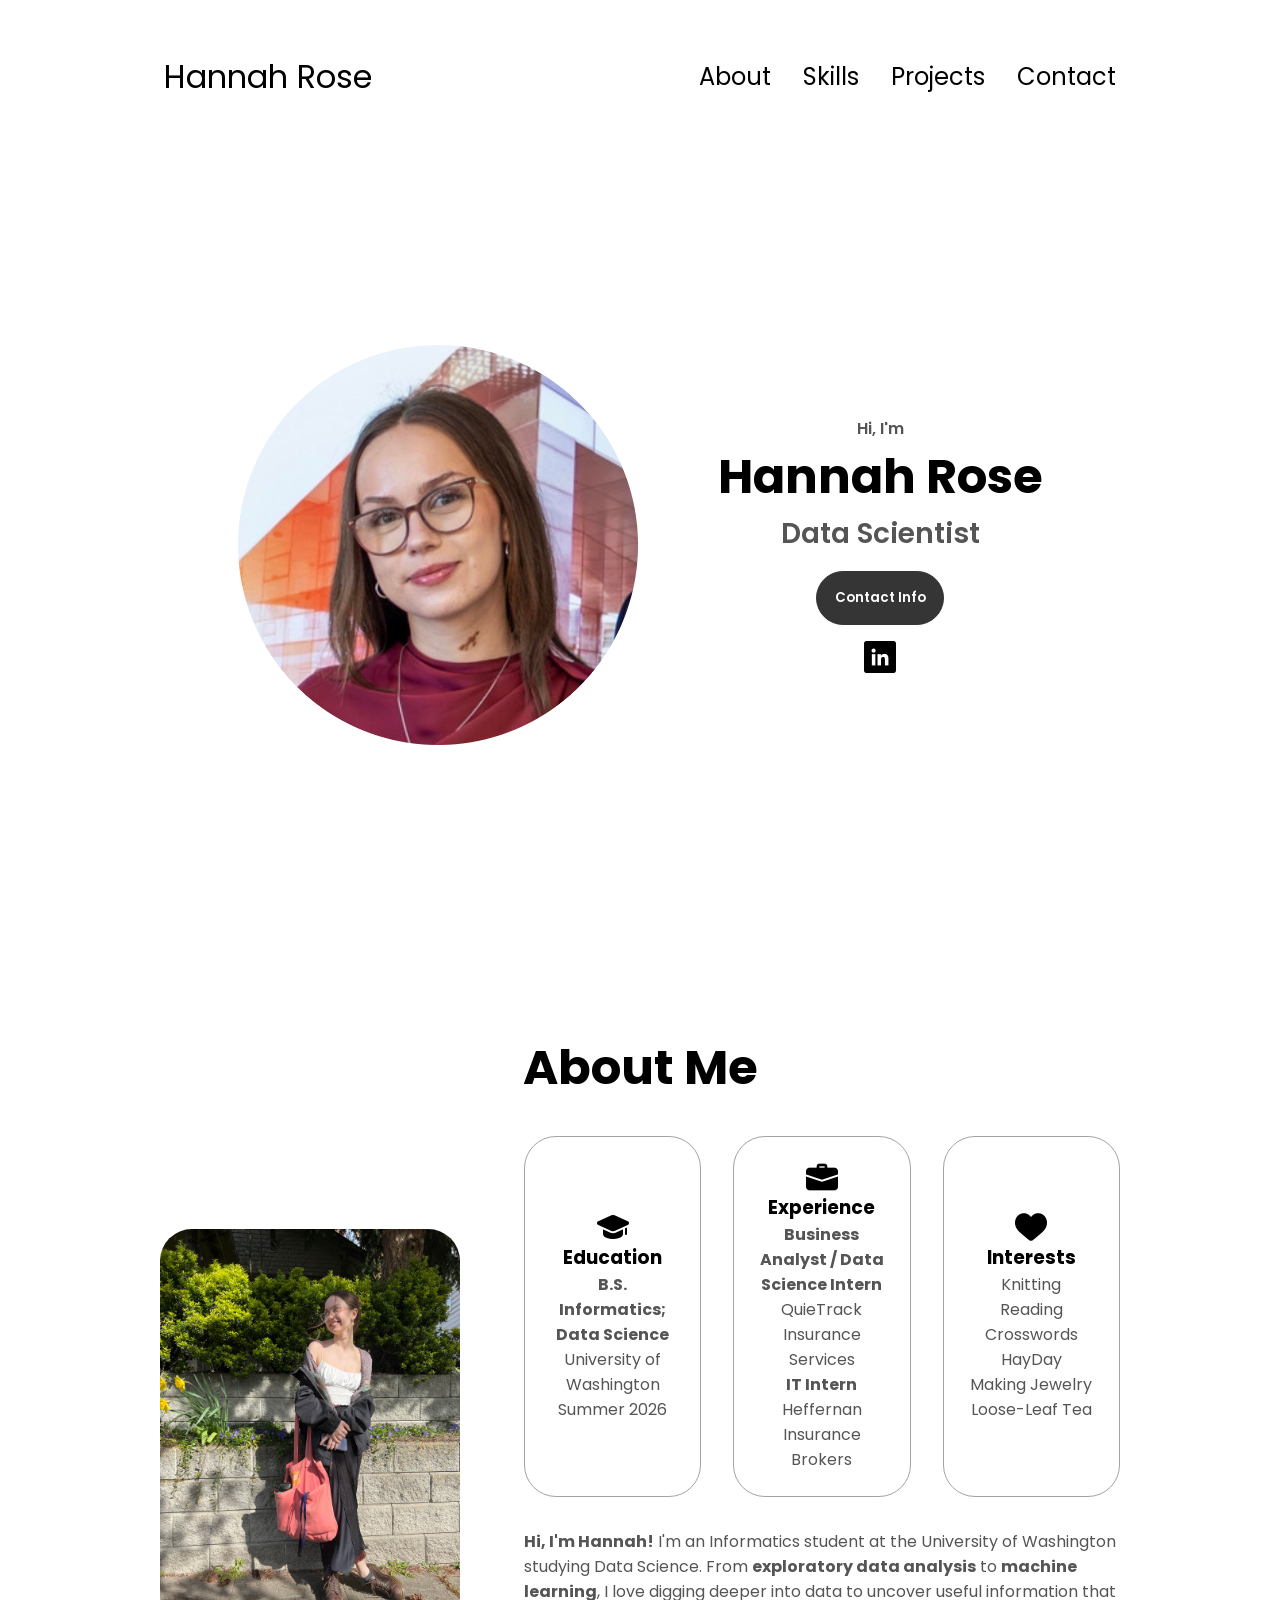
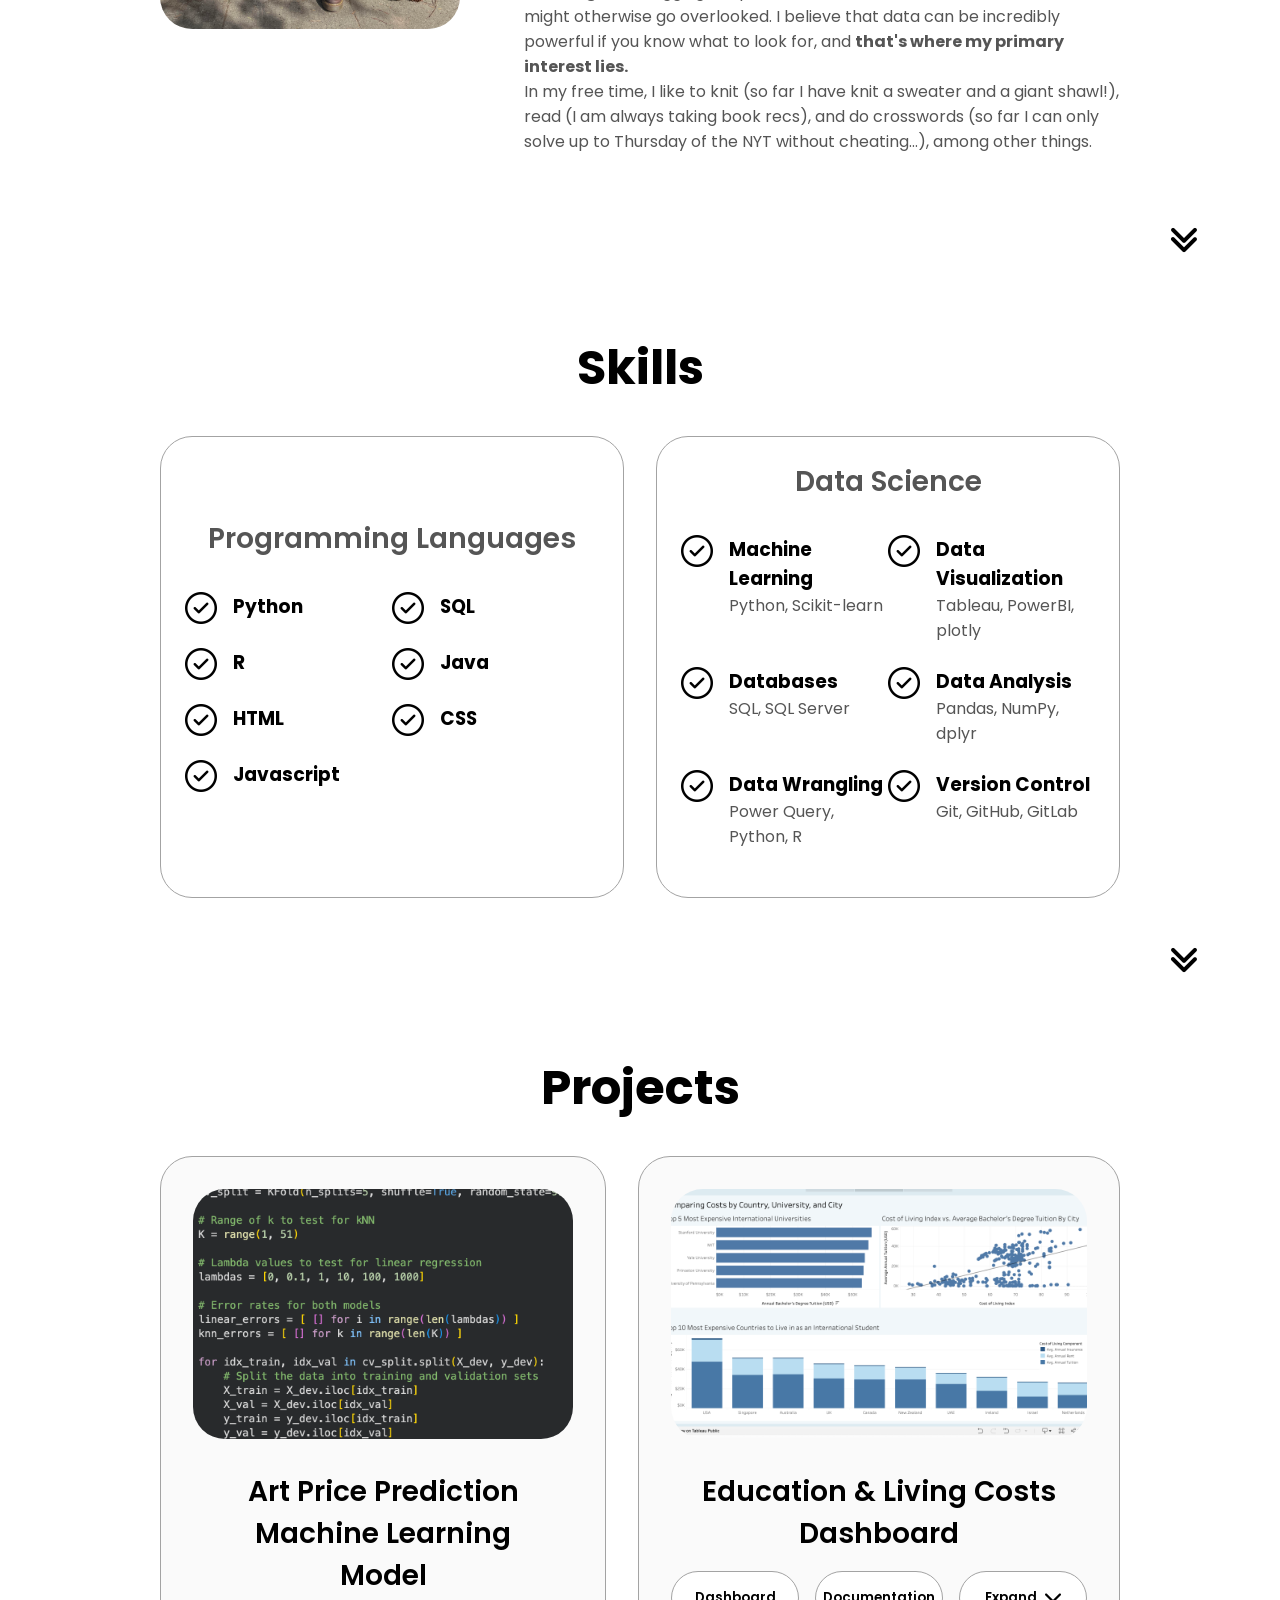
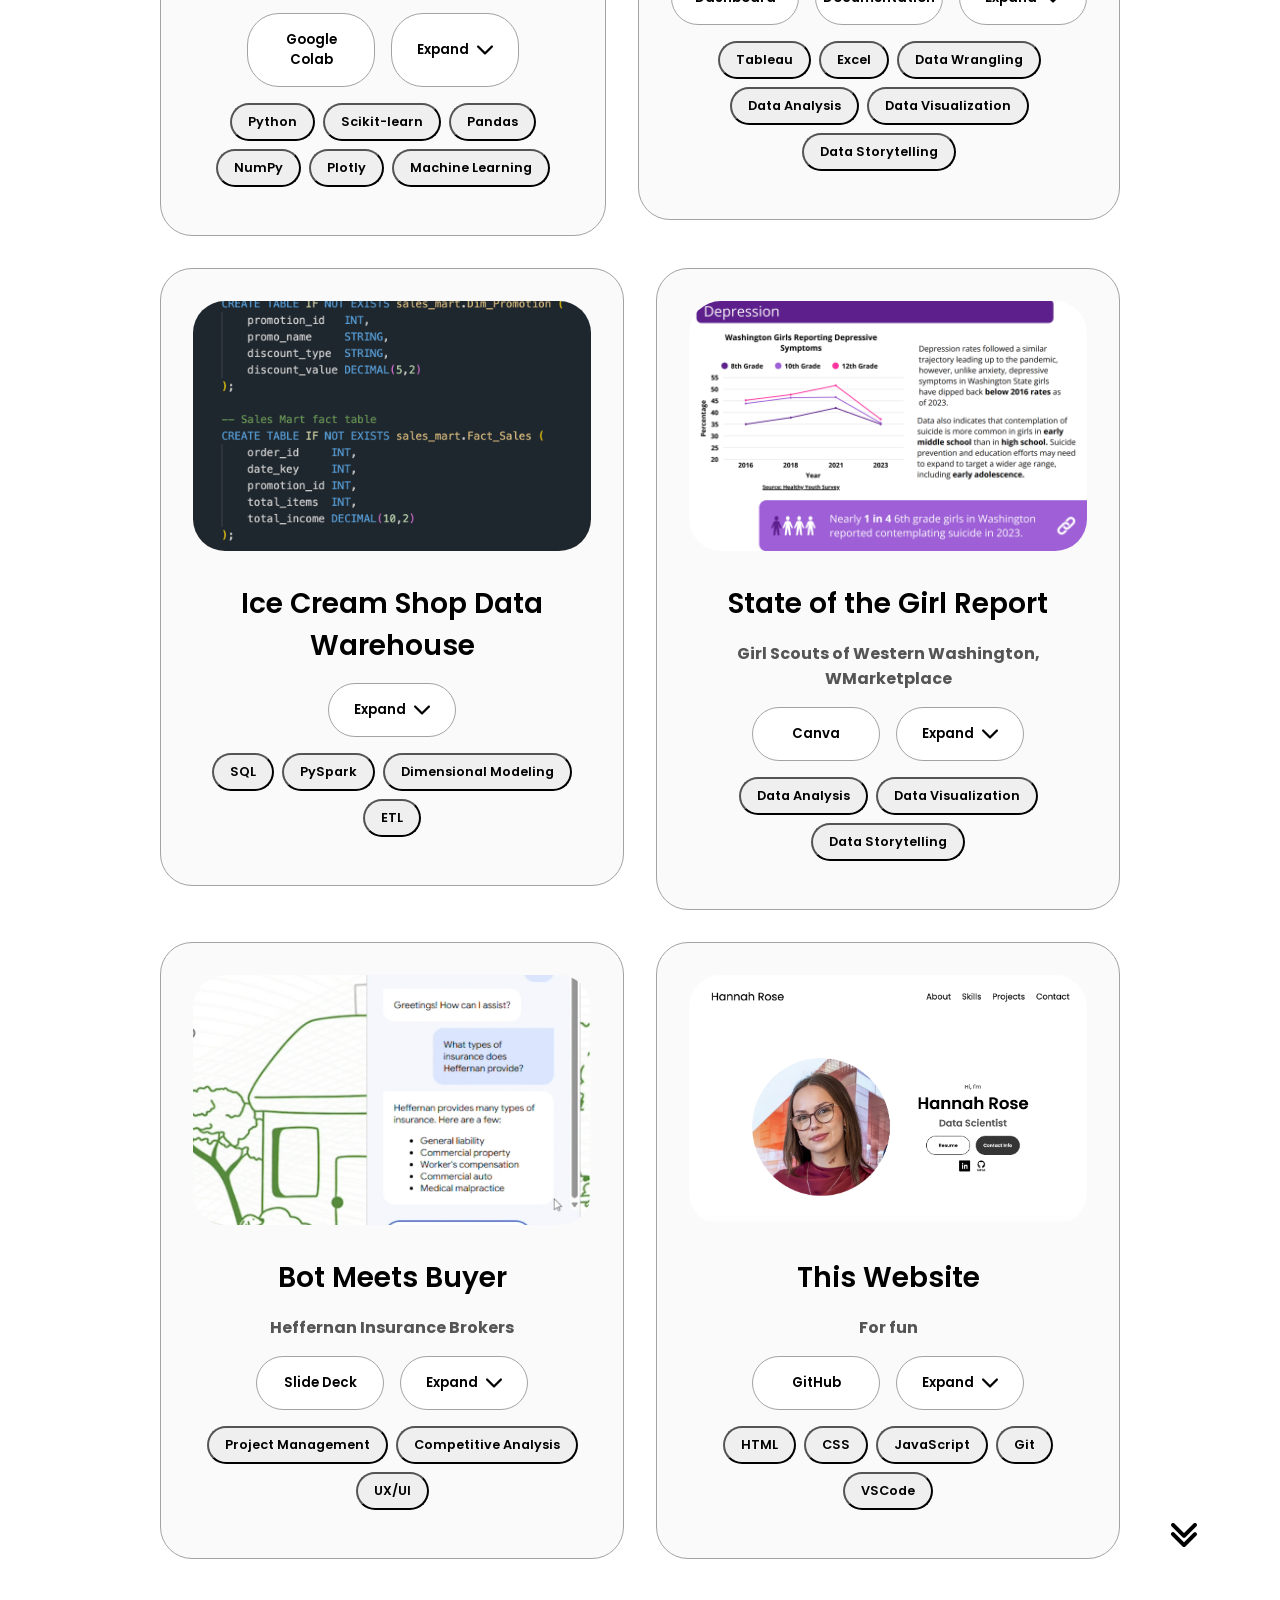
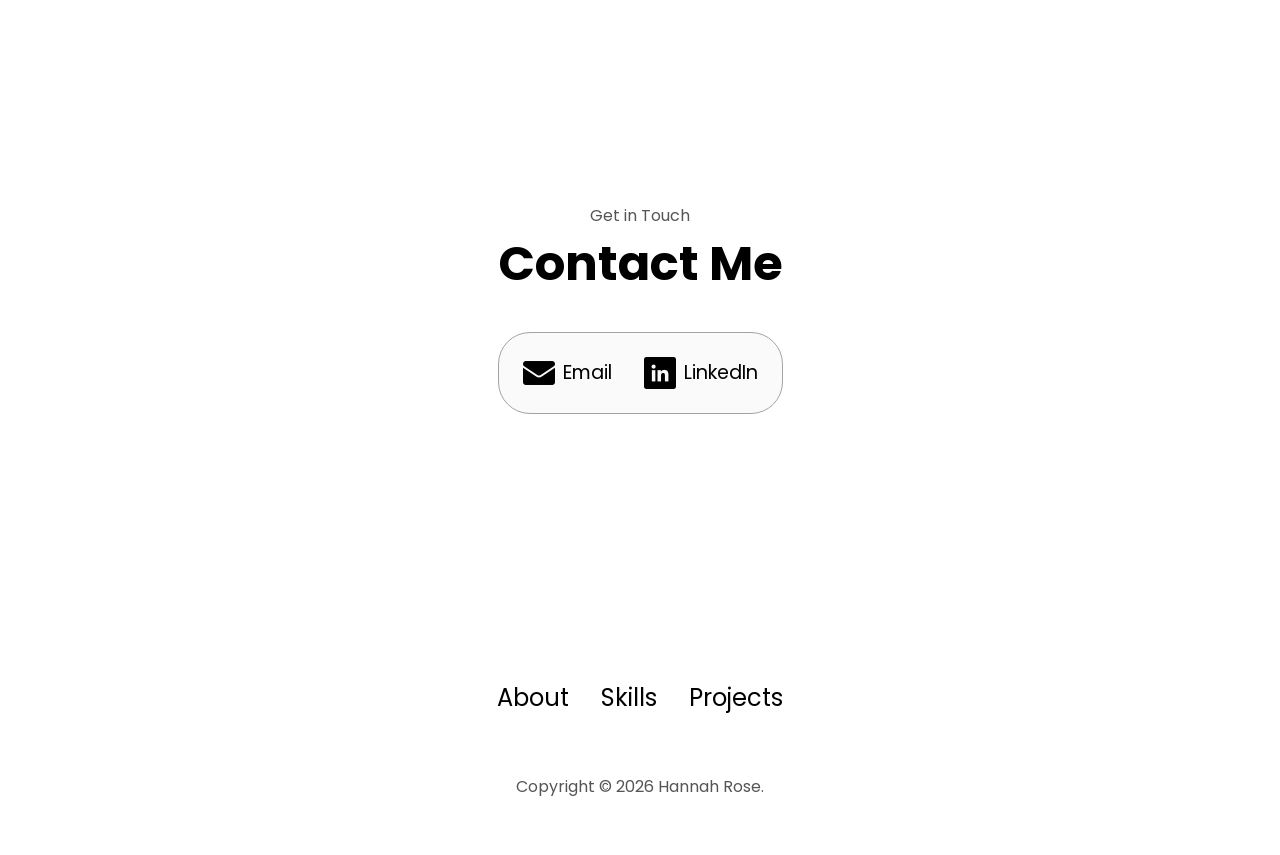
==== commit 6ce771dd: "added tableau and database projects to projects section" ====
--- a/index.html
+++ b/index.html
@@ -7,7 +7,7 @@
     <link rel="stylesheet" href="css/style.css">
     <link rel="stylesheet" href="css/mediaqueries.css">
     <link rel="icon" type="image/x-icon" href="./assets/profile-pic.png">
-</head>
+
 <body>
   <nav id="desktop-nav">
       <div class="logo">Hannah Rose</div>
@@ -45,9 +45,6 @@
           <h1 class="title">Hannah Rose</h1>
           <p class="section__text__p2">Data Scientist</p>
           <div class="btn-container">
-              <!-- <button class="btn btn-color-2" onclick="window.open('https://drive.google.com/file/d/1Pb4dK00Yo2m4ztWb9tSUeAshq2HtyjYI/view?usp=sharing', '_blank')">
-                  Resume
-              </button> -->
               <button class="btn btn-color-1" onclick="location.href='./#contact'">
                   Contact Info
               </button>
@@ -55,8 +52,6 @@
           <div id="socials-container">
               <img src="./assets/linkedin.png" alt="LinkedIn logo"
               class="icon" onclick="window.open('https://www.linkedin.com/in/hannah-j-rose/', '_blank')"/>
-              <img src="./assets/github.png" alt="GitHub logo"
-              class="icon" onclick="location.href='https://www.github.com/hannahjanerose', '_blank'"/>
           </div> 
       </div>
       
@@ -219,7 +214,7 @@
           <div class="article-container">
             <img src="./assets/Colab.png" alt="Google Colab Screenshot" class="project-img"/>
           </div>
-          <h2 class="skills-subtitle project-title">Art Price Prediction ML Model</h2>
+          <h2 class="skills-subtitle project-title">Art Price Prediction Machine Learning Model</h2>
           <div class="btn-container">
             <button class="btn btn-color-2 project-btn" onclick="window.open('https://colab.research.google.com/drive/1Jcdwm56y_BW7TEd4QZkJyex1OiayGRss?usp=sharing', '_blank')">Google Colab</button>
             <button class="btn btn-color-2 project-btn" onclick="toggleDescription(this)">
@@ -237,23 +232,28 @@
             <button class="btn btn-color-3 project-skills-btn">Machine Learning</button>
           </div>
         </div>
-        
-        <div class="details-container color-container">
-          <div class="article-container">
-            <img src="./assets/GSWW.png" alt="Screenshot of data report on Washington State girls' mental health" class="project-img" />
-          </div>
-        
-          <h2 class="skills-subtitle project-title">State of the Girl Report</h2>
-          <p class="degree">Girl Scouts of Western Washington, WMarketplace</p>
-          <div class="btn-container">
-            <button class="btn btn-color-2 project-btn" onclick="window.open('https://canva.link/261jj41zdt0mjlv')">Canva</button>
-            <button class="btn btn-color-2 project-btn" onclick="toggleDescription(this)">
-              <span class="btn-text">Expand</span>
-              <img src="./assets/down-arrow.png" alt="arrow" class="btn-icon" />
-            </button>
-          </div>
-          <p class="project-description">For my capstone, I worked in a team of five, partnering with the Girl Scouts of Western Washington and WMarketplace, to create the first-of-its-kind Washington State of the Girl Report. Our goal was to provide a snapshot of how girls are doing in WA to guide policy, funding, and programming decisions. We researched how girls are performing in five main categories – physical health, emotional health, social wellness, academic and career readiness, and safety – and created a detailed report showcasing our findings. My primary focus was the research, design, and creation of the Emotional Health section.</p>
-          <div class="btn-container project-skills">
+        <div class="details-container color-container">
+          <div class="article-container">
+            <img src="./assets/tableau-proj.png" alt="Screenshot of data report on education and living costs"
+              class="project-img" />
+          </div>
+        
+          <h2 class="skills-subtitle project-title">Education & Living Costs Dashboard</h2>
+          <div class="btn-container">
+            <button class="btn btn-color-2 project-btn"
+              onclick="window.open('https://public.tableau.com/app/profile/hannah.rose8733/viz/InternationalEducationandLivingCostsDashboard/InternationalEducationandLivingCosts?publish=yes')">Dashboard</button>
+            <button class="btn btn-color-2 project-btn" 
+              onclick="window.open('./assets/tableau-project-documentation.pdf')">Documentation</button>
+            <button class="btn btn-color-2 project-btn" onclick="toggleDescription(this)">
+              <span class="btn-text">Expand</span>
+              <img src="./assets/down-arrow.png" alt="arrow" class="btn-icon" />
+            </button>
+          </div>
+          <p class="project-description">For my Interactive Information Visualization class, I created a Tableau data story examing student living expenses by university country, city, degree level, and major using public university and cost of living data sourced from Kaggle. I first created a draft dashboard in Excel, then imported and wrangled data in Tableau Prep Builder, and built out the final dashboard in Tableau. I discovered that the United States was the most expensive country to study abroad in by across the board, followed by Singapore, Australia, the UK, Canada, and New Zealand.</p>
+          <div class="btn-container project-skills">
+            <button class="btn btn-color-3 project-skills-btn">Tableau</button>
+            <button class="btn btn-color-3 project-skills-btn">Excel</button>
+            <button class="btn btn-color-3 project-skills-btn">Data Wrangling</button>
             <button class="btn btn-color-3 project-skills-btn">Data Analysis</button>
             <button class="btn btn-color-3 project-skills-btn">Data Visualization</button>
             <button class="btn btn-color-3 project-skills-btn">Data Storytelling</button>
@@ -261,6 +261,53 @@
         </div>
         <div class="details-container color-container">
           <div class="article-container">
+            <img src="./assets/databricks.png" alt="Screenshot of create table statements in Databricks" class="project-img" />
+          </div>
+        
+          <h2 class="skills-subtitle project-title">Ice Cream Shop Data Warehouse</h2>
+          <div class="btn-container">
+            <button class="btn btn-color-2 project-btn" onclick="toggleDescription(this)">
+              <span class="btn-text">Expand</span>
+              <img src="./assets/down-arrow.png" alt="arrow" class="btn-icon" />
+            </button>
+          </div>
+          <p class="project-description">For my Database Design and Management class, I designed and built a multi-part database
+            system for a fictional ice cream
+            shop. I started by designing an OLTP schema to support day-to-day shop operations, then built out a dimensional data
+            warehouse with Sales and Flavor/Menu star schemas for reporting. I developed a Spark and Databricks ETL pipeline to
+            move data from source to warehouse, and finished by designing a MongoDB-based customer loyalty program to explore
+            NoSQL data modeling alongside the relational work.</p>
+          <div class="btn-container project-skills">
+            <button class="btn btn-color-3 project-skills-btn">SQL</button>
+            <button class="btn btn-color-3 project-skills-btn">PySpark</button>
+            <button class="btn btn-color-3 project-skills-btn">Dimensional Modeling</button>
+            <button class="btn btn-color-3 project-skills-btn">ETL</button>
+          </div>
+        </div>
+        <div class="details-container color-container">
+          <div class="article-container">
+            <img src="./assets/GSWW.png" alt="Screenshot of data report on Washington State girls' mental health" class="project-img" />
+          </div>
+        
+          <h2 class="skills-subtitle project-title">State of the Girl Report</h2>
+          <p class="degree">Girl Scouts of Western Washington, WMarketplace</p>
+          <div class="btn-container">
+            <button class="btn btn-color-2 project-btn" onclick="window.open('https://canva.link/261jj41zdt0mjlv')">Canva</button>
+            <button class="btn btn-color-2 project-btn" onclick="toggleDescription(this)">
+              <span class="btn-text">Expand</span>
+              <img src="./assets/down-arrow.png" alt="arrow" class="btn-icon" />
+            </button>
+          </div>
+          <p class="project-description">For my capstone, I worked in a team of five, partnering with the Girl Scouts of Western Washington and WMarketplace, to create the first-of-its-kind Washington State of the Girl Report. Our goal was to provide a snapshot of how girls are doing in WA to guide policy, funding, and programming decisions. We researched how girls are performing in five main categories – physical health, emotional health, social wellness, academic and career readiness, and safety – and created a detailed report showcasing our findings. My primary focus was the research, design, and creation of the Emotional Health section.</p>
+          <div class="btn-container project-skills">
+            <button class="btn btn-color-3 project-skills-btn">Data Analysis</button>
+            <button class="btn btn-color-3 project-skills-btn">Data Visualization</button>
+            <button class="btn btn-color-3 project-skills-btn">Data Storytelling</button>
+          </div>
+        </div>
+        
+        <div class="details-container color-container">
+          <div class="article-container">
             <img src="./assets/Bot.png" alt="Screenshot of data report on Washington State girls' mental health"
               class="project-img" />
           </div>
@@ -281,23 +328,6 @@
             <button class="btn btn-color-3 project-skills-btn">UX/UI</button>
           </div>
         </div>
-        <!-- <div class="details-container color-container">
-          <div class="article-container">
-            <img src="./assets/project3.png" alt="project 3" class="project-img" />
-          </div>
-        
-          <h2 class="skills-subtitle project-title">Cost of Living Data Dashboard (In Progress)</h2>
-          <div class="btn-container">
-            <button class="btn btn-color-2 project-btn" onclick="location.href='url'">GitHub</button>
-            <button class="btn btn-color-2 project-btn" onclick="toggleDescription(this)">Learn More</button>
-          </div>
-          <p class="project-description">Lorem ipsum dolor sit, amet consectetur adipisicing elit. Nemo totam rem neque similique eligendi repellat quisquam placeat enim voluptatem a saepe soluta, ipsa officiis pariatur perferendis, cupiditate ea nostrum deserunt.</p>
-          <div class="btn-container project-skills">
-            <button class="btn btn-color-3 project-skills-btn">GSheets</button>
-            <button class="btn btn-color-3 project-skills-btn">Tableau</button>
-            <button class="btn btn-color-3 project-skills-btn">Data Visualization</button>
-          </div>
-        </div> -->
         <div class="details-container color-container">
           <div class="article-container">
             <img src="./assets/Website.png" alt="Screenshot of the landing page of this website" class="project-img" />
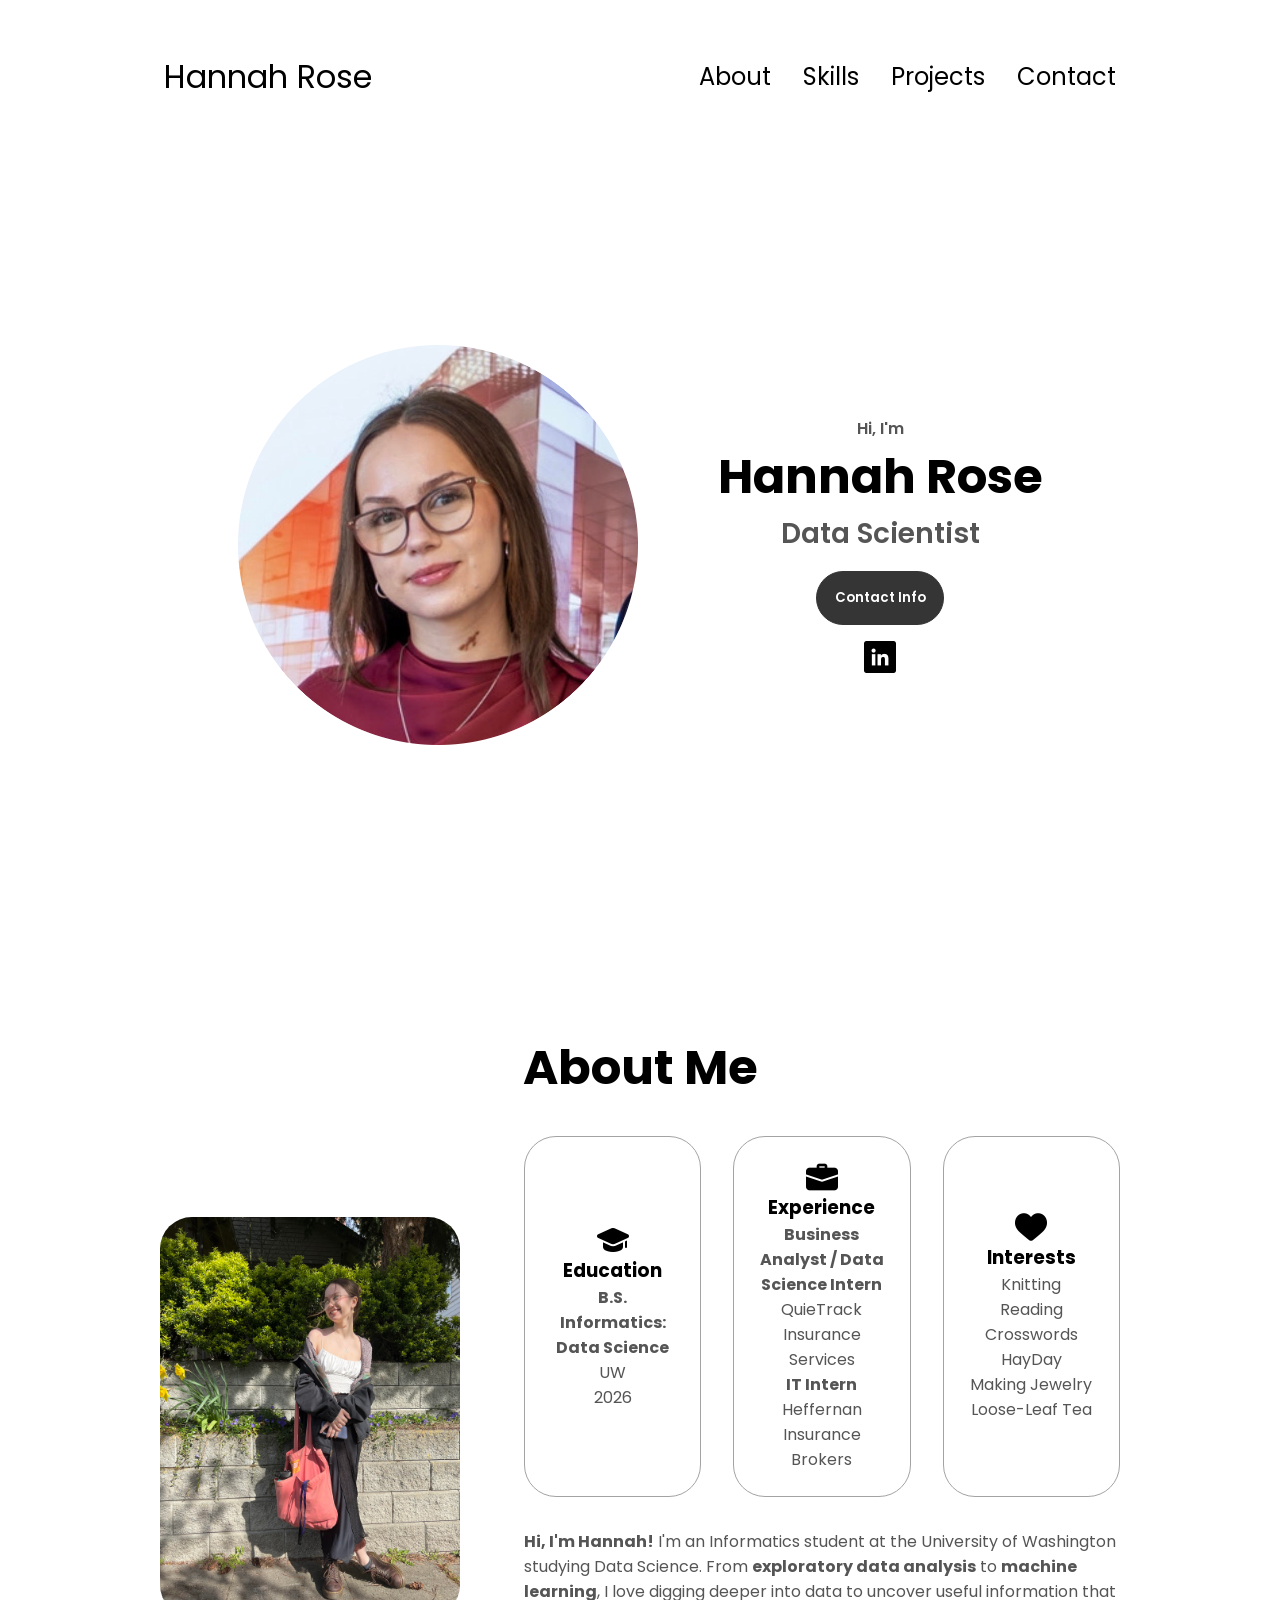
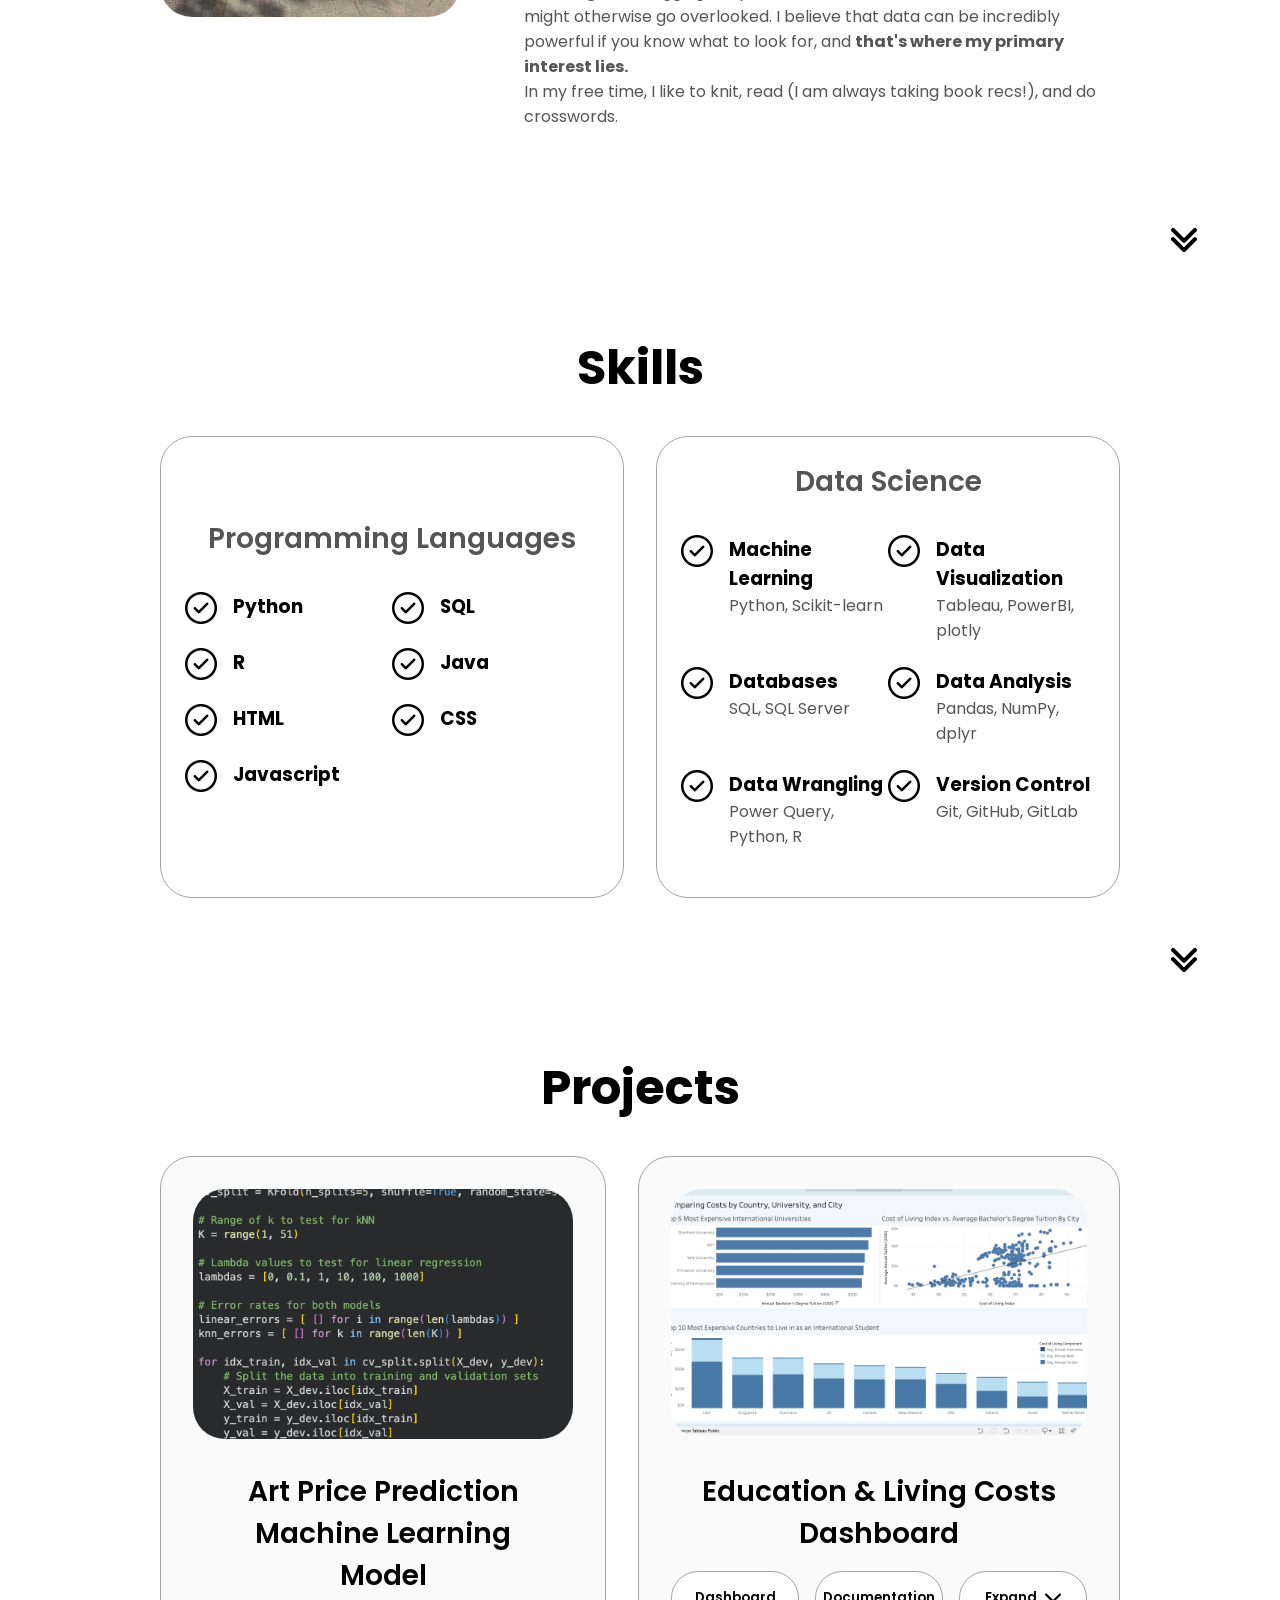
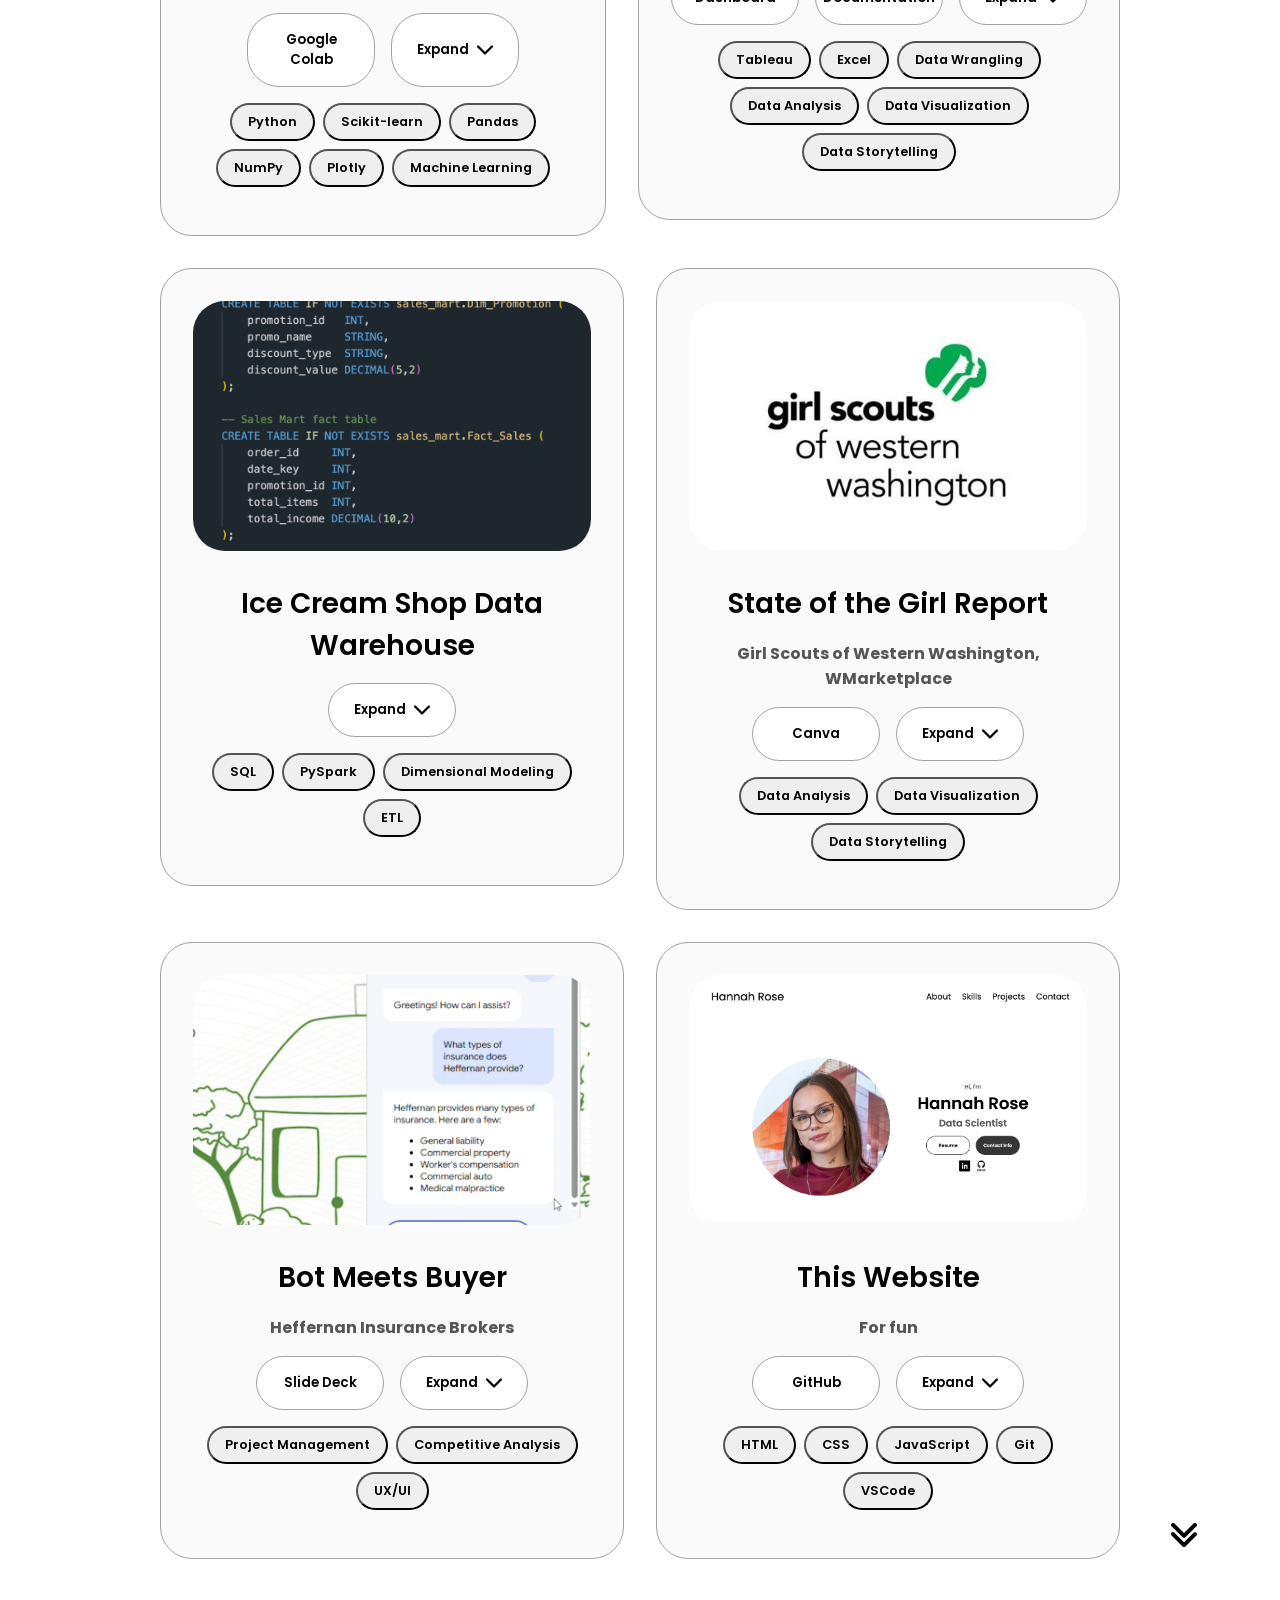
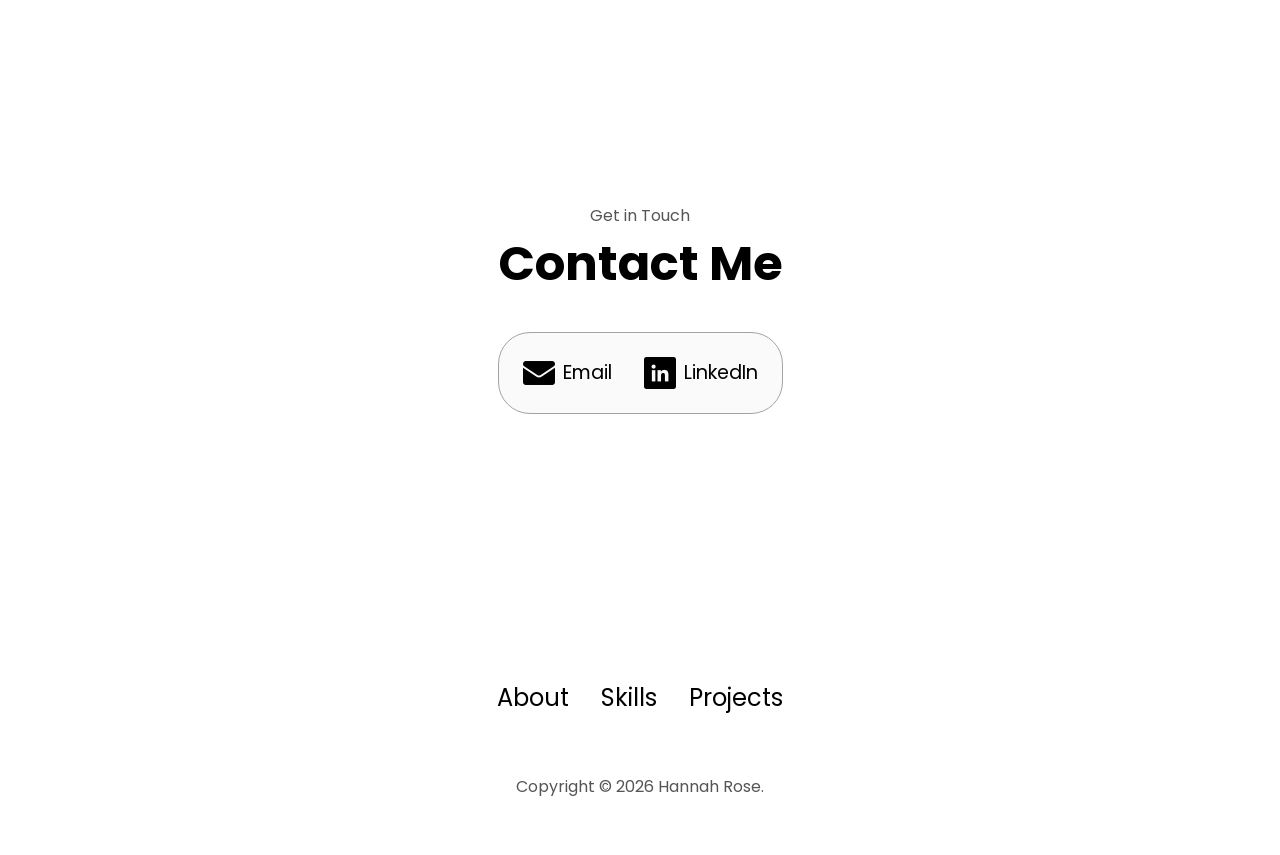
==== commit 377b596c: "tweaks to about page and project section" ====
--- a/index.html
+++ b/index.html
@@ -67,10 +67,10 @@
                 <div class="details-container">
                   <img src="./assets/graduation.png" alt="graduation cap icon" class="icon" />
                   <h3>Education</h3>
-                  <p class="degree">B.S. Informatics;</p>
+                  <p class="degree">B.S. Informatics:</p>
                   <p class="degree">Data Science<br /></p>
-                  <p>University of Washington</p>
-                  <p>Summer 2026</p>  
+                  <p>UW</p>
+                  <p>2026</p>  
                 </div>
                 <div class="details-container">
                       <img src="./assets/suitcase.png" alt="suitcase icon" class="icon"/>
@@ -97,7 +97,7 @@
                       <strong>Hi, I'm Hannah!</strong> I'm an Informatics student at the University of Washington studying Data Science. From <strong>exploratory data analysis</strong> to <strong>machine learning</strong>, I love digging deeper into data to uncover useful information that might otherwise go overlooked. I believe that data can be incredibly powerful if you know what to look for, and <strong>that's where my primary interest lies.</strong>
                   </p>
                   <p>
-                    In my free time, I like to knit (so far I have knit a sweater and a giant shawl!), read (I am always taking book recs), and do crosswords (so far I can only solve up to Thursday of the NYT without cheating...), among other things.
+                    In my free time, I like to knit, read (I am always taking book recs!), and do crosswords.
                   </p>
               </div>
           </div>
@@ -286,7 +286,7 @@
         </div>
         <div class="details-container color-container">
           <div class="article-container">
-            <img src="./assets/GSWW.png" alt="Screenshot of data report on Washington State girls' mental health" class="project-img" />
+            <img src="./assets/GSWWlogo2.jpg" alt="Screenshot of data report on Washington State girls' mental health" class="project-img" />
           </div>
         
           <h2 class="skills-subtitle project-title">State of the Girl Report</h2>
